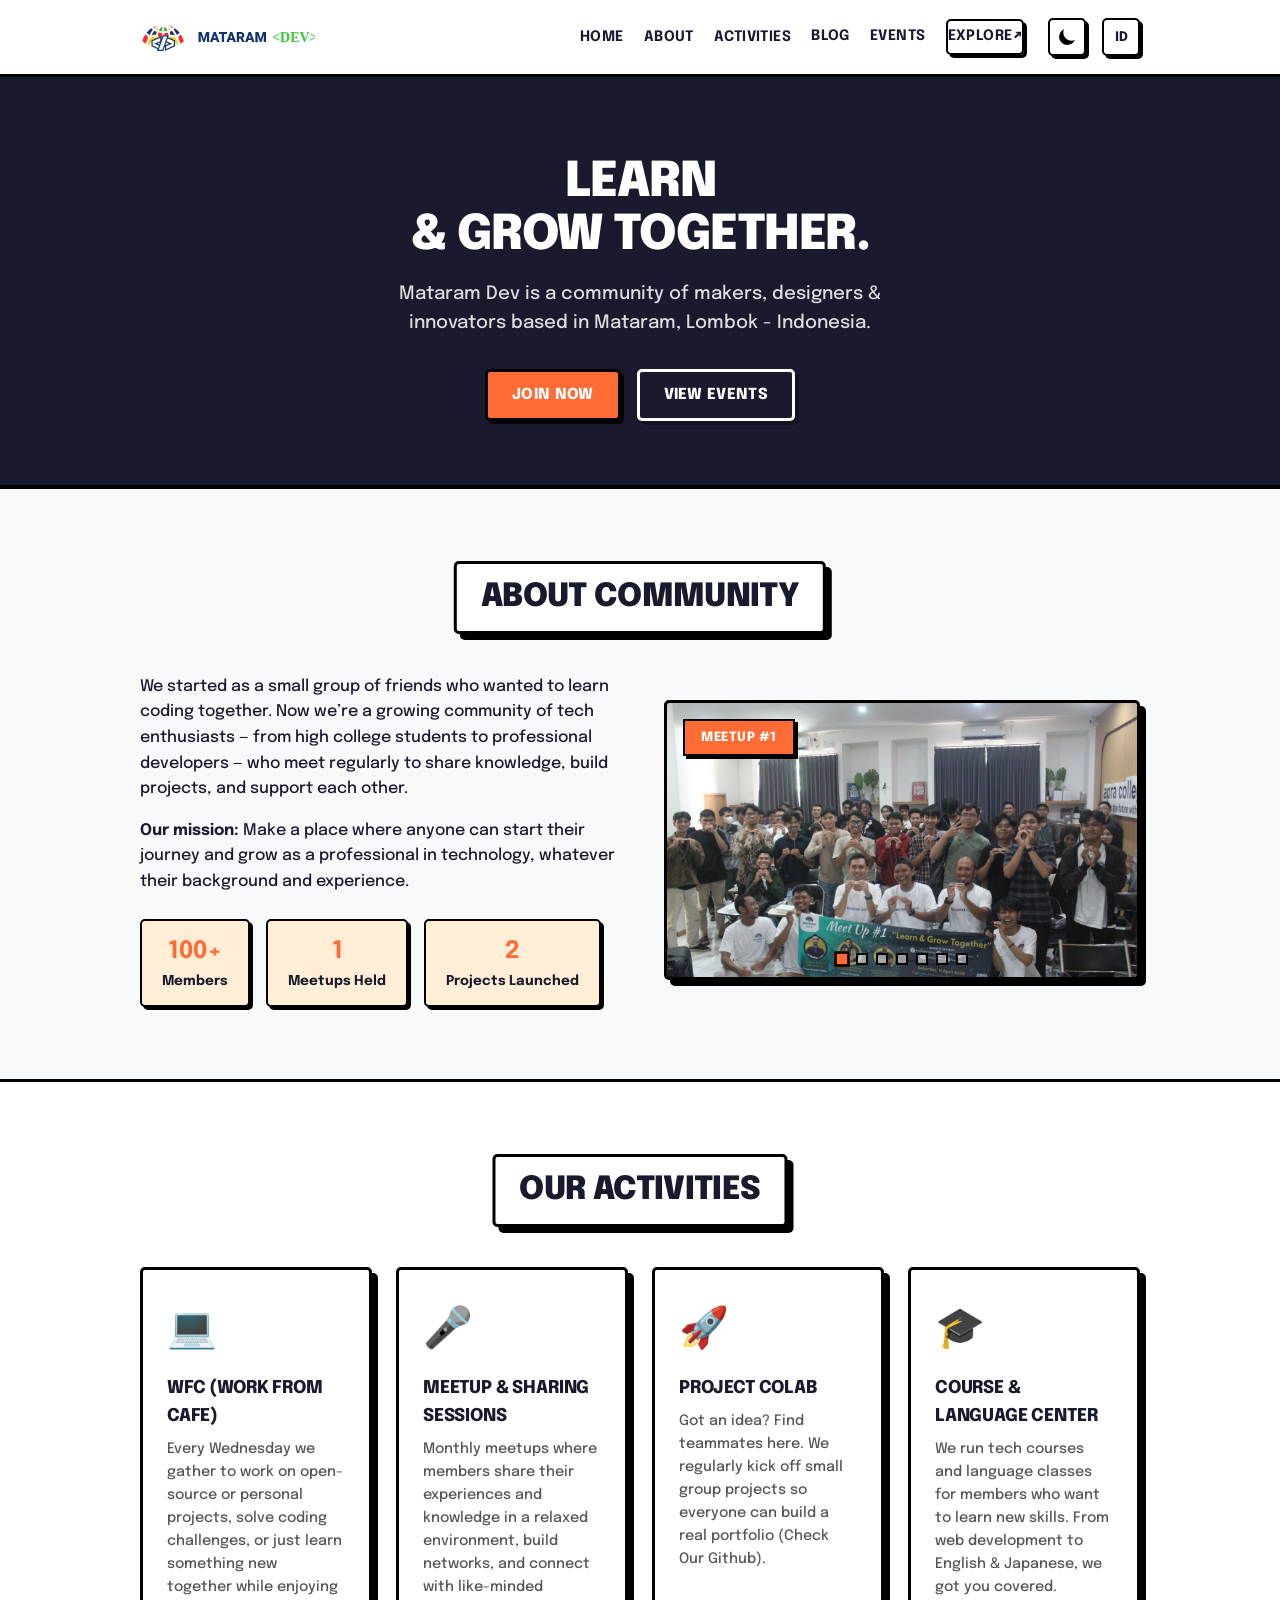
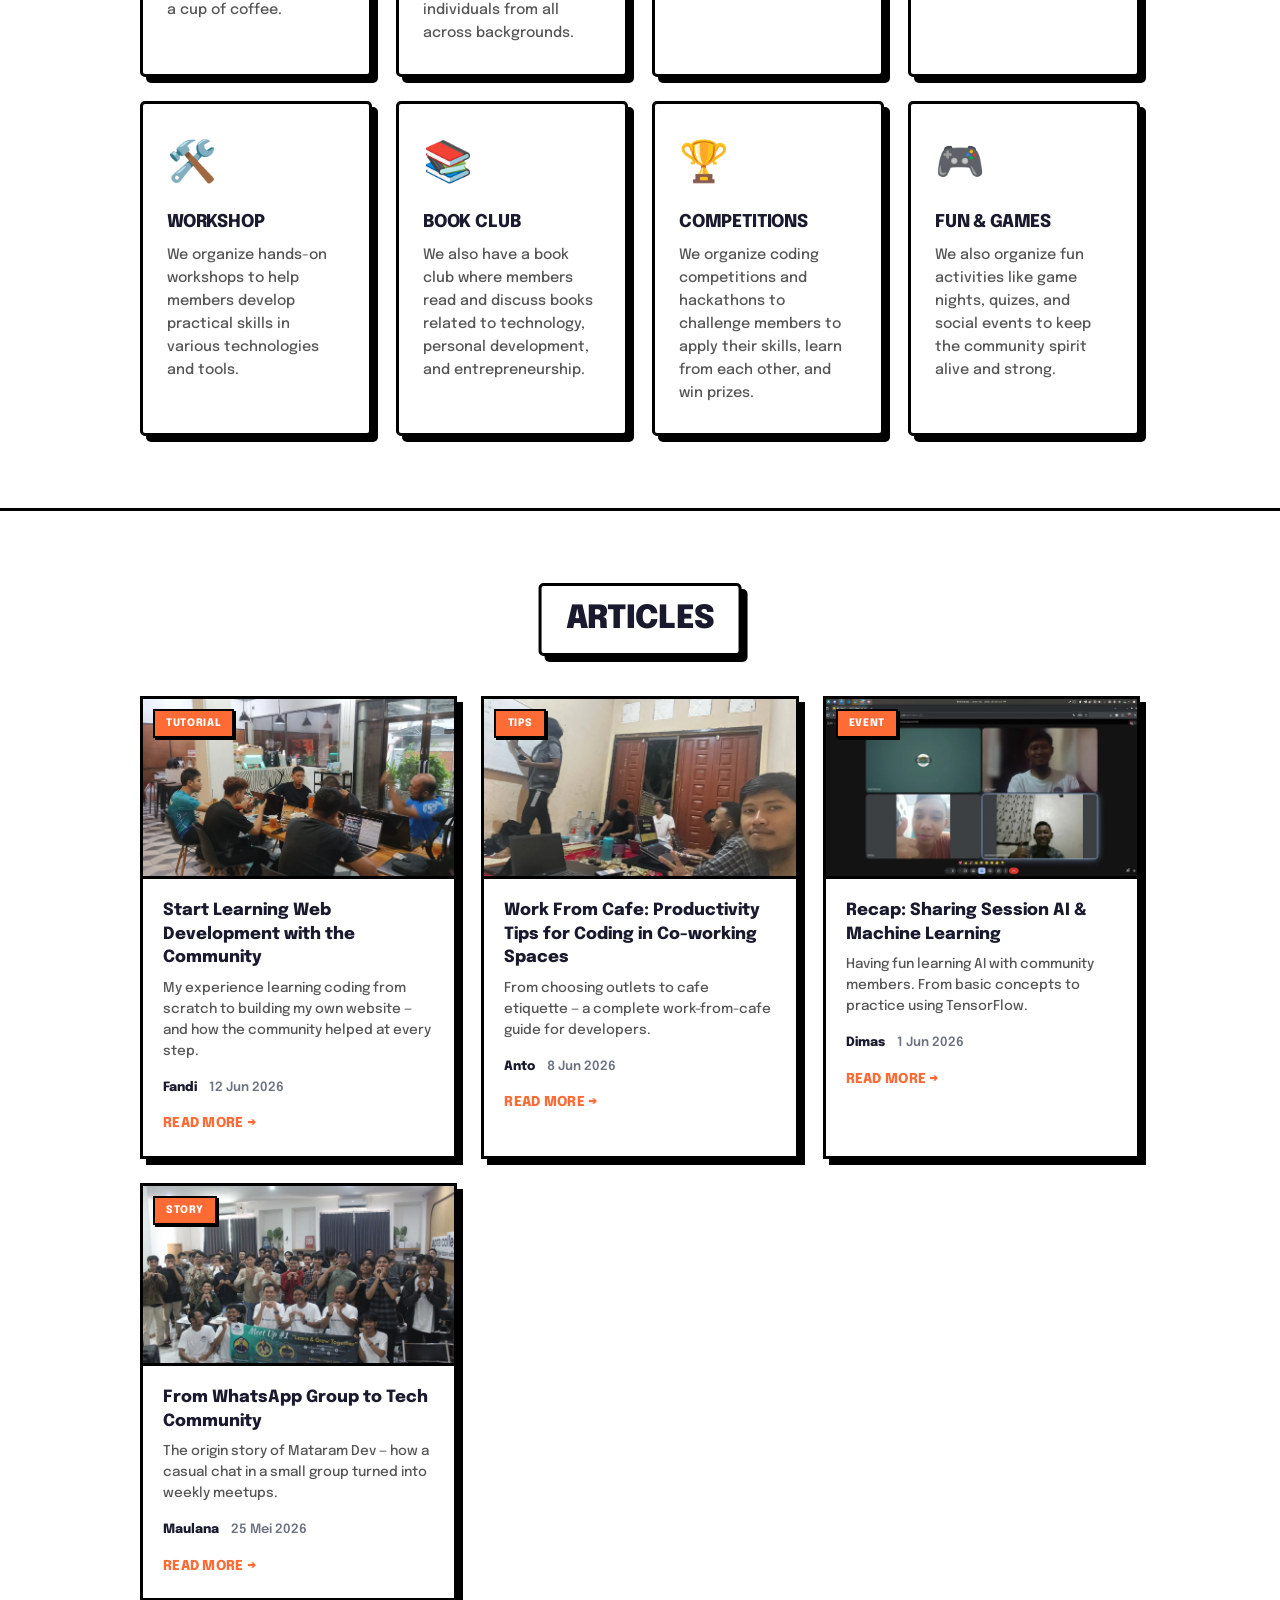
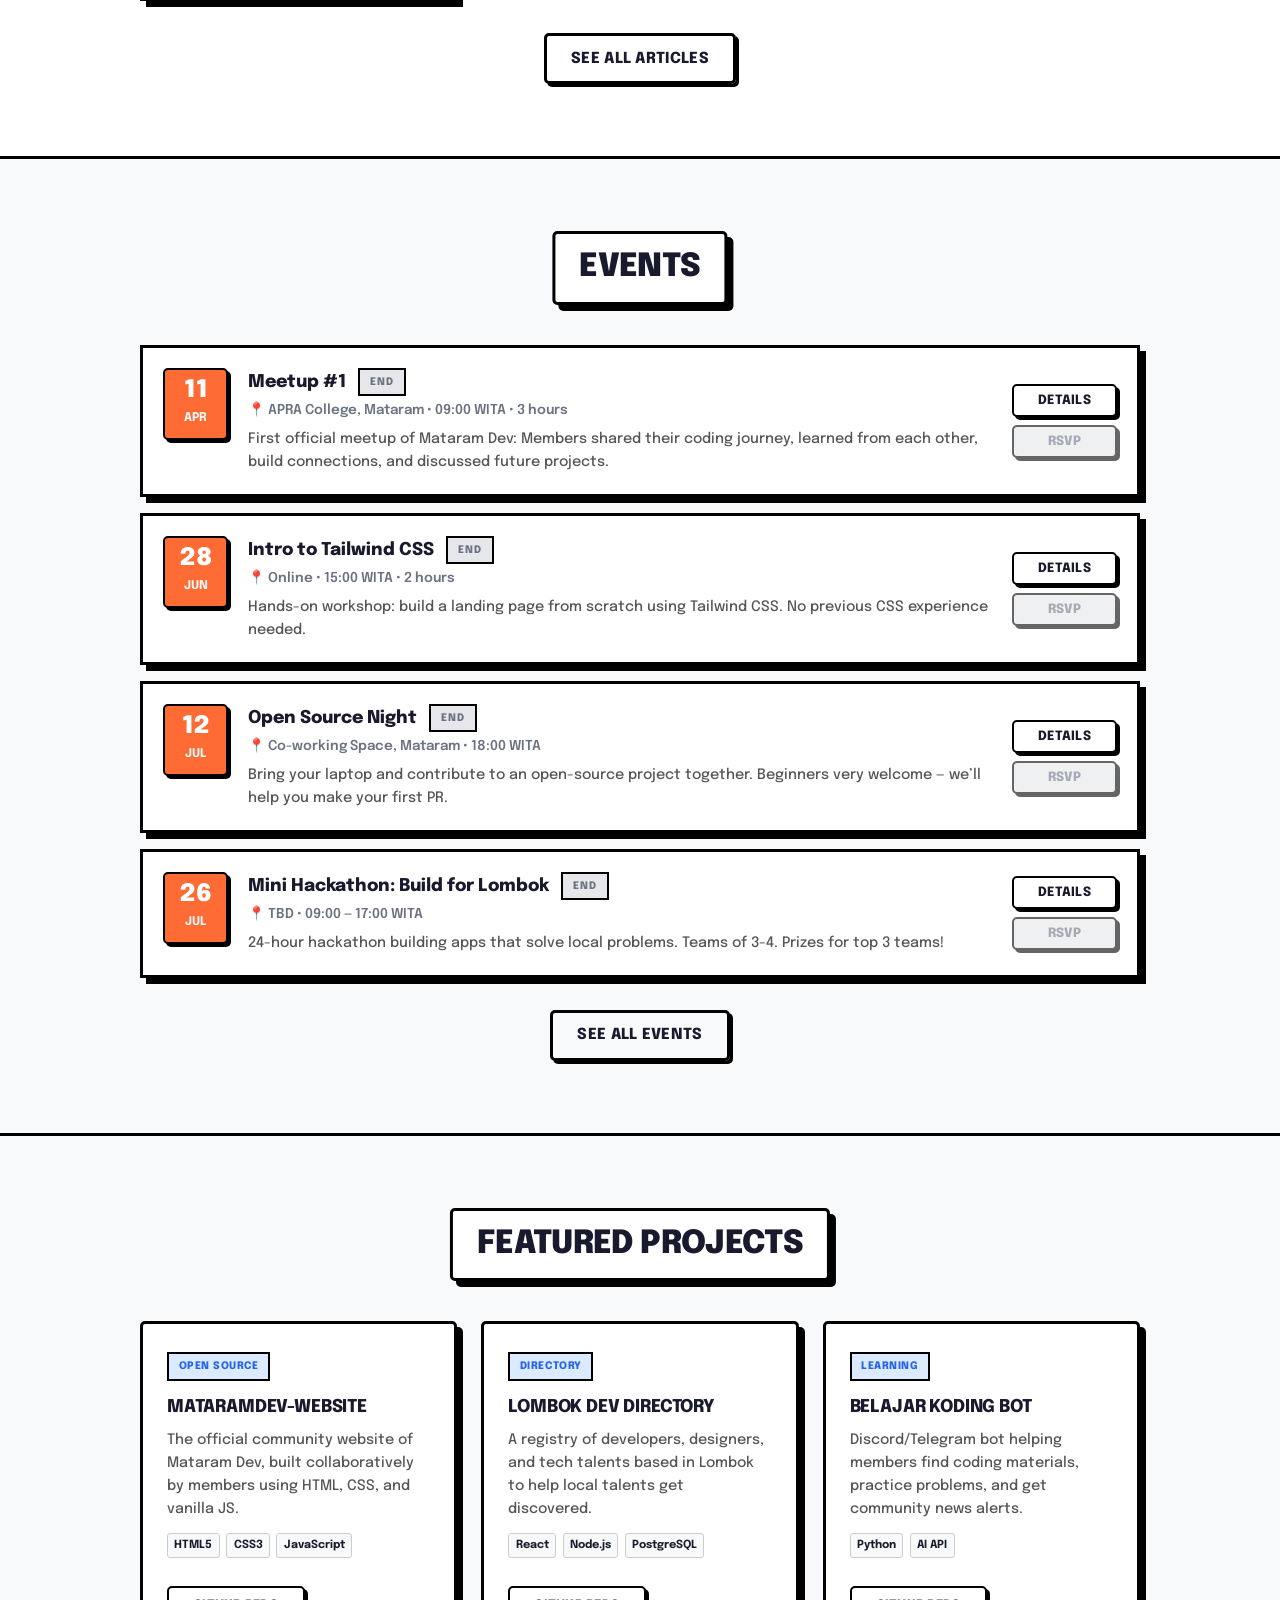
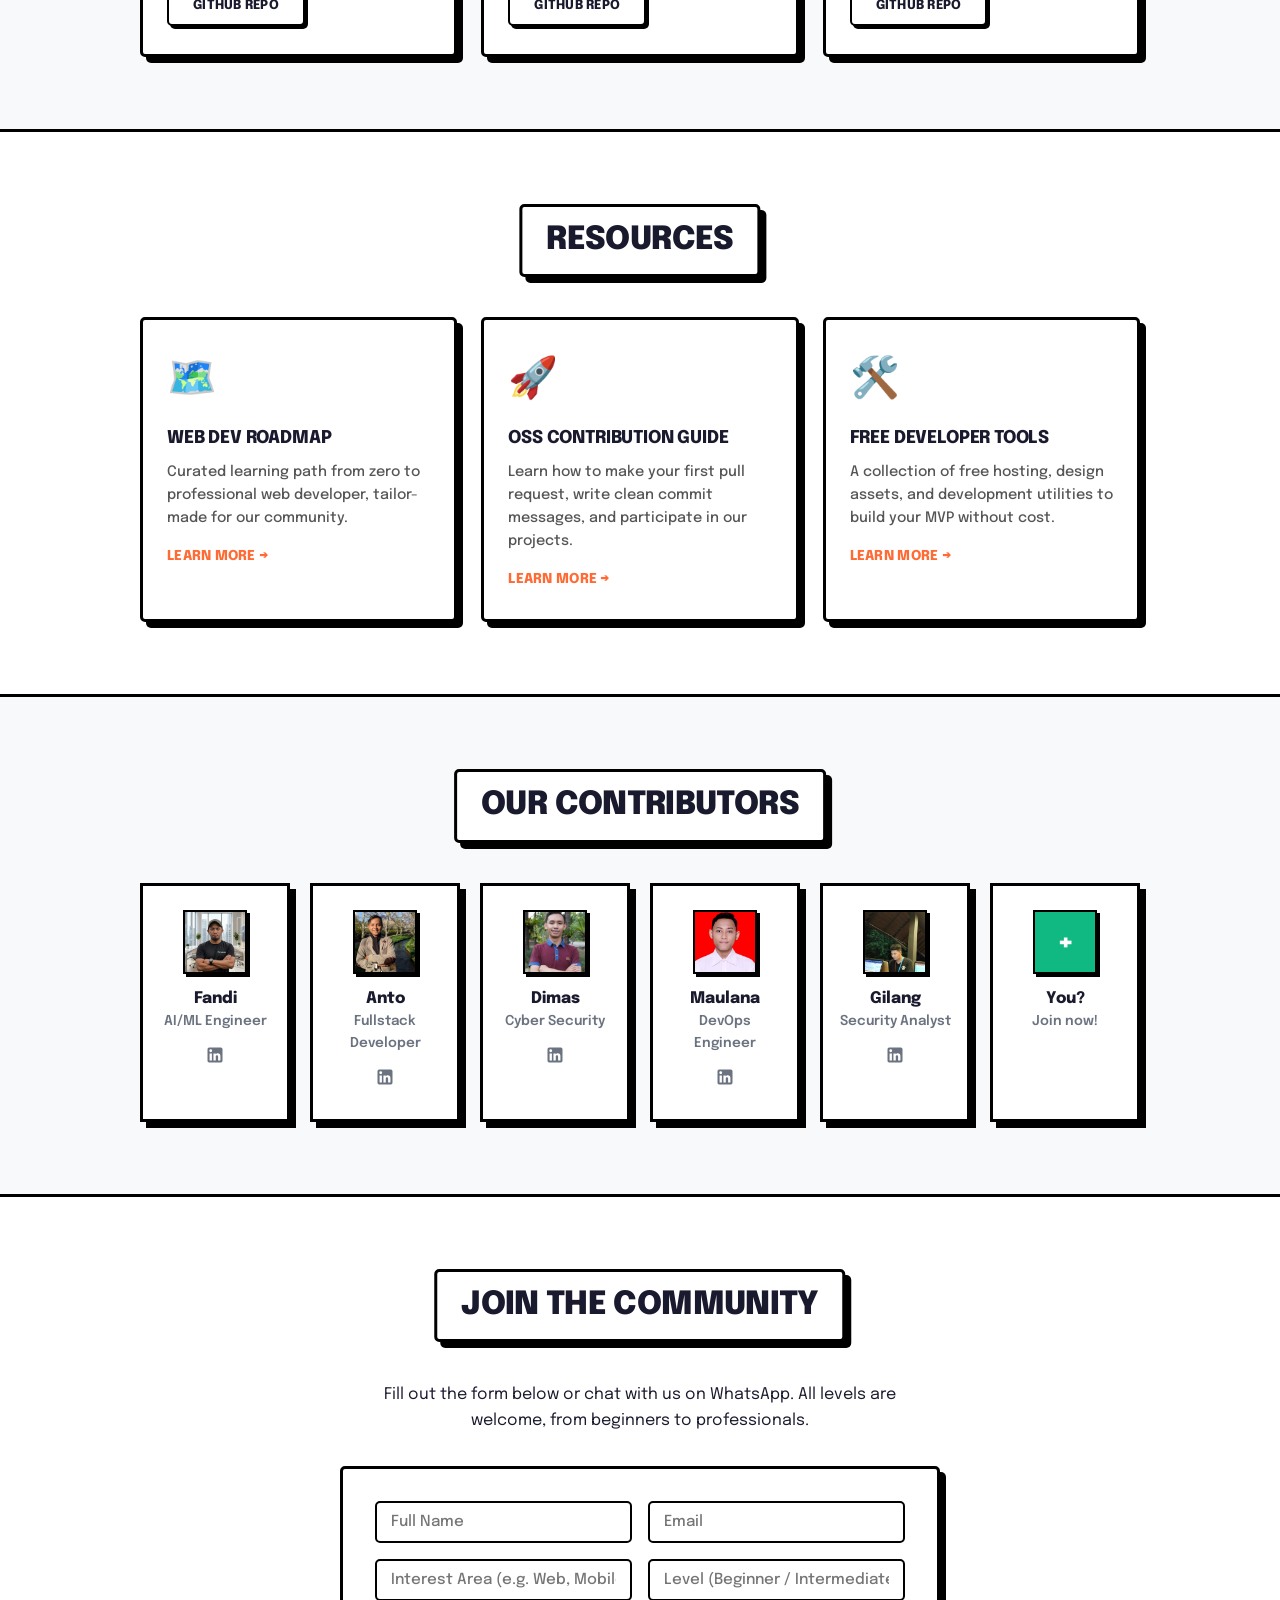
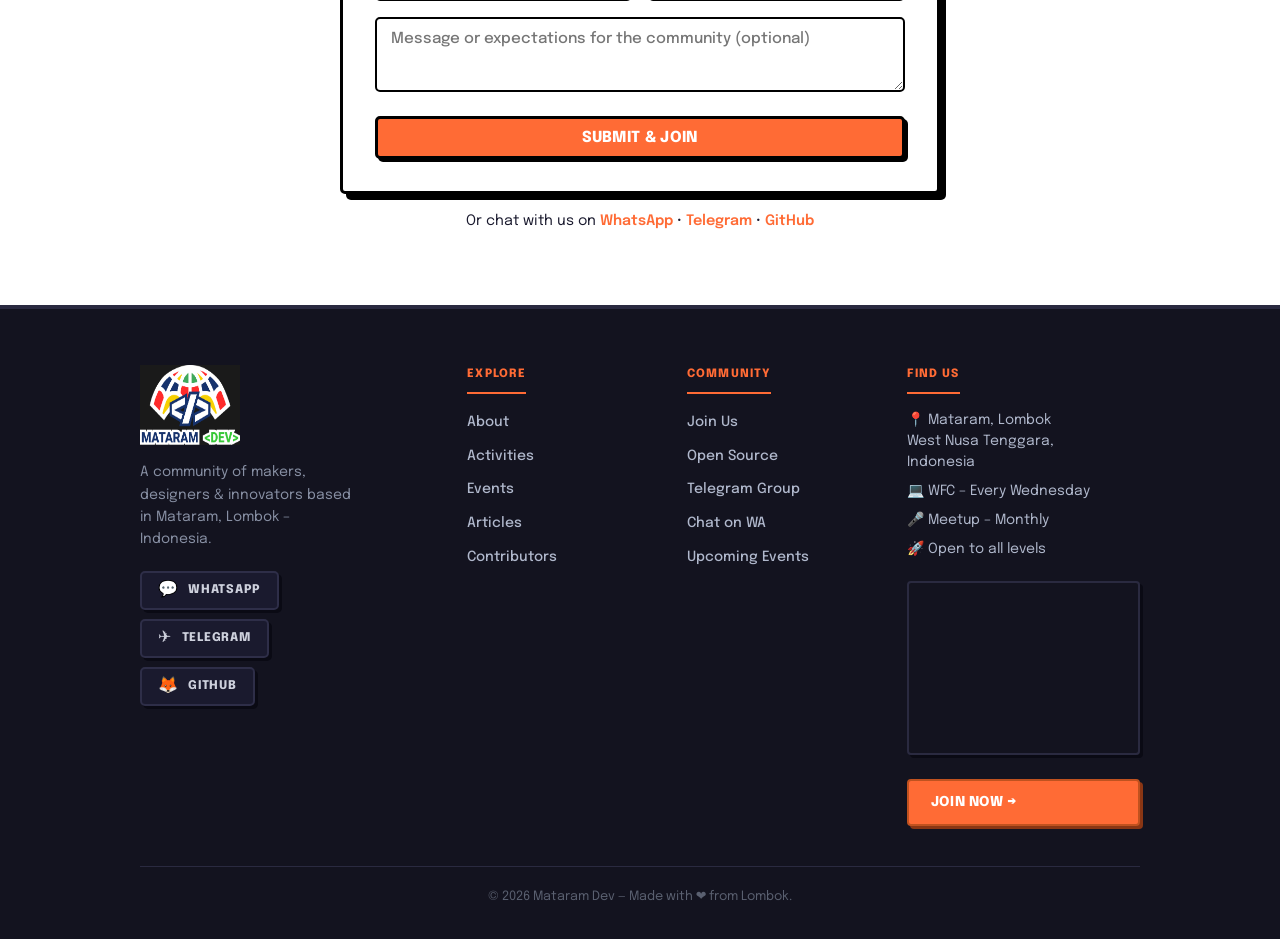
==== index.html @ 8138a5ef "initial commit" ====
<!doctype html>
<html lang="en">
  <head>
    <meta charset="UTF-8" />
    <meta name="viewport" content="width=device-width, initial-scale=1.0" />

    <!-- ====== PRIMARY META ====== -->
    <title>Mataram Dev</title>
    <meta
      name="description"
      content="Mataram Dev is a community of makers, designers & innovators based in Mataram, Lombok, Indonesia. Join weekly sessions, share knowledge, and build real projects together."
    />
    <meta
      name="keywords"
      content="Mataram Dev, komunitas developer, tech community Lombok, belajar coding, web development, Mataram, Indonesia"
    />
    <meta name="author" content="Mataram Dev" />
    <meta name="robots" content="index, follow" />
    <link rel="canonical" href="https://mataramdev.org/" />

    <!-- ====== FAVICON ====== -->
    <link rel="icon" type="image/svg+xml" href="./assets/images/logo.svg" />
    <link rel="shortcut icon" href="./assets/images/logo.svg" />
    <meta name="theme-color" content="#10B981" />

    <!-- ====== OPEN GRAPH (Facebook / LinkedIn / WhatsApp) ====== -->
    <meta property="og:type" content="website" />
    <meta property="og:url" content="https://mataramdev.org/" />
    <meta
      property="og:title"
      content="Mataram Dev — Tech Community in Mataram, Lombok"
    />
    <meta
      property="og:description"
      content="Mataram Dev is a growing community of tech enthusiasts — from students to professional developers — who meet regularly to share knowledge, build projects, and support each other."
    />
    <meta
      property="og:image"
      content="https://mataramdev.org/assets/images/fotobareng.webp"
    />
    <meta property="og:locale" content="id_ID" />
    <meta property="og:locale:alternate" content="en_US" />
    <meta property="og:site_name" content="Mataram Dev" />

    <!-- ====== TWITTER CARD ====== -->
    <meta name="twitter:card" content="summary_large_image" />
    <meta name="twitter:site" content="@mataramdev" />
    <meta
      name="twitter:title"
      content="Mataram Dev — Tech Community in Mataram, Lombok"
    />
    <meta
      name="twitter:description"
      content="A community of makers, designers & innovators based in Mataram, Lombok. Join us!"
    />
    <meta
      name="twitter:image"
      content="https://mataramdev.org/assets/images/fotobareng.webp"
    />

    <!-- ====== STYLES ====== -->
    <meta name="color-scheme" content="light dark" />
    <link rel="stylesheet" href="./assets/css/style.css" />
    <style>
      @import url("https://fonts.googleapis.com/css2?family=Epilogue:ital,wght@0,300..900;1,300..900&family=Heebo:wght@400;700;800&display=swap");
    </style>
  </head>

  <body>
    <!-- ====== HEADER / NAVIGATION ====== -->
    <header class="header">
      <div class="container header-inner">
        <div class="logo-container">
          <a href="#" class="logo" aria-label="Mataram Dev Logo">
            <img
              src="./assets/images/logo-header-dark.svg"
              alt="Mataram Dev Logo"
            />
          </a>
        </div>
        <nav class="nav" id="nav">
          <ul>
            <li><a href="#" data-i18n="nav-home">Home</a></li>
            <li><a href="#about" data-i18n="nav-about">About</a></li>
            <li>
              <a href="#activities" data-i18n="nav-activities">Activities</a>
            </li>
            <a href="#events" data-i18n="nav-blog">Blog</a>
            </li>
            </li>
            <a href="#events" data-i18n="nav-events">Events</a>
          </li>
            <li>
              <a href="./explore/" class="btn btn-small" #data-i18n="nav-join"
              >Explore↗</a
              >
            </li>
          </ul>
        </nav>
        <div class="header-controls">
          <button
                class="theme-toggle"
                id="themeToggle"
                aria-label="Toggle Theme"
              >
                <img src="./assets/images/dark-mode.svg" alt="Toggle Theme" />
              </button>
              <button
                class="lang-toggle"
                id="langToggle"
                aria-label="Toggle Language"
              >
                ID
              </button>
        </div>
        <button class="nav-toggle" id="navToggle" aria-label="Toggle menu">
          ☰
        </button>
      </div>
    </header>

    <!-- ====== HERO ====== -->
    <section class="hero">
      <div class="container hero-content">
        <h1 data-i18n="hero-title">Learn<br />& Grow Together.</h1>
        <p data-i18n="hero-desc">
          Mataram Dev is a community of makers, designers &amp; innovators based
          in Mataram, Lombok - Indonesia.
        </p>
        <div class="hero-actions">
          <a href="#join" class="btn btn-primary" data-i18n="hero-join"
            >Join Now</a
          >
          <a href="#events" class="btn btn-outline" data-i18n="hero-events"
            >View Events</a
          >
        </div>
      </div>
    </section>

    <!-- ====== ABOUT ====== -->
    <section id="about" class="section">
      <div class="container">
        <h2 class="section-title" data-i18n="about-title">About Community</h2>
        <div class="about-grid">
          <div class="about-text">
            <p data-i18n="about-p1">
              We started as a small group of friends who wanted to learn coding
              together. Now we’re a growing community of tech enthusiasts — from
              high college students to professional developers — who meet
              regularly to share knowledge, build projects, and support each
              other.
            </p>
            <p>
              <strong data-i18n="about-mission-label">Our mission:</strong
              ><span data-i18n="about-mission-text">
                Make a place where anyone can start their journey and grow as a
                professional in technology, whatever their background and
                experience.</span
              >
            </p>
            <ul class="about-stats">
              <li>
                <strong>100+</strong>
                <span data-i18n="about-members-stat">Members</span>
              </li>
              <li>
                <strong>1</strong>
                <span data-i18n="about-meetups-stat">Meetups Held</span>
              </li>
              <li>
                <strong>2</strong>
                <span data-i18n="about-projects-stat">Projects Launched</span>
              </li>
            </ul>
          </div>
          <div class="about-image">
            <div class="slider" id="aboutSlider">
              <div class="slides">
                <!-- Ganti background-image dengan src foto asli nanti -->
                <div class="slide active">
                  <span class="slide-label">Meetup #1</span>
                  <img src="./assets/images/fotobareng.webp" alt="Meetup #1" />
                </div>
                <div class="slide">
                  <span class="slide-label">Meetup #1</span>
                  <img
                    src="./assets/images/fotobareng-2.webp"
                    alt="Meetup #1"
                  />
                </div>
                <div class="slide">
                  <span class="slide-label">WFC 💻</span>
                  <img src="./assets/images/wfc3.webp" alt="WFC" />
                </div>
                <div class="slide">
                  <span class="slide-label">WFC 💻</span>
                  <img src="./assets/images/wfc4.webp" alt="WFC" />
                </div>
                <div class="slide">
                  <span class="slide-label">Sharing Session</span>
                  <img
                    src="./assets/images/sharing-session.webp"
                    alt="Sharing Session"
                  />
                </div>
                <div class="slide">
                  <span class="slide-label">Sharing Session </span>
                  <img src="./assets/images/wfc11.webp" alt="Sharing Session" />
                </div>
                <div class="slide">
                  <span class="slide-label">Language Center </span>
                  <img
                    src="./assets/images/japanese1.webp"
                    alt="Language Center"
                  />
                </div>
              </div>

              <!-- Tombol navigasi -->
              <button class="slider-btn slider-prev" aria-label="Previous">
                ‹
              </button>
              <button class="slider-btn slider-next" aria-label="Next">
                ›
              </button>

              <!-- Indikator dot -->
              <div class="slider-dots"></div>
            </div>
          </div>
        </div>
      </div>
    </section>

    <!-- ====== ACTIVITIES ====== -->
    <section id="activities" class="section section-alt">
      <div class="container">
        <h2 class="section-title" data-i18n="activities-title">
          Our Activities
        </h2>
        <div class="cards-grid">
          <div class="card">
            <div class="card-icon">💻</div>
            <h3 data-i18n="act-wfc-title">WFC (<em>Work From Cafe</em>)</h3>
            <p data-i18n="act-wfc-desc">
              Every Wednesday we gather to work on open-source or personal
              projects, solve coding challenges, or just learn something new
              together while enjoying a cup of coffee.
            </p>
          </div>
          <div class="card">
            <div class="card-icon">🎤</div>
            <h3 data-i18n="act-meetup-title">Meetup &amp; Sharing Sessions</h3>
            <p data-i18n="act-meetup-desc">
              Monthly meetups where members share their experiences and
              knowledge in a relaxed environment, build networks, and connect
              with like-minded individuals from all acrross backgrounds.
            </p>
          </div>
          <div class="card">
            <div class="card-icon">🚀</div>
            <h3 data-i18n="act-colab-title">Project Colab</h3>
            <p data-i18n="act-colab-desc">
              Got an idea? Find teammates here. We regularly kick off small
              group projects so everyone can build a real portofolio (Check Our
              Github).
            </p>
          </div>
          <div class="card">
            <div class="card-icon">🎓</div>
            <h3 #data-i18n="act-bootcamp-title">
              Course &amp; Language Center
            </h3>
            <p #data-i18n="act-bootcamp-desc">
              We run tech courses and language classes for members who want
              to learn new skills. From web development to English & Japanese,
              we got you covered.
            </p>
          </div>
          <div class="card">
            <div class="card-icon">🛠️</div>
            <h3 #data-i18n="act-fun-title">Workshop</h3>
            <p #data-i18n="act-fun-desc">
              We organize hands-on workshops to help members develop practical skills in various technologies and tools.
            </p>
          </div>
          <div class="card">
            <div class="card-icon">📚</div>
            <h3 #data-i18n="act-fun-title">Book Club</h3>
            <p #data-i18n="act-fun-desc">
              We also have a book club where members read and discuss books
              related to technology, personal development, and entrepreneurship.
            </p>
          </div>
          <div class="card">
            <div class="card-icon">🏆</div>
            <h3 #data-i18n="act-fun-title">Competitions</h3>
            <p #data-i18n="act-fun-desc">
              We organize coding competitions and hackathons to challenge
              members to apply their skills, learn from each other, and win
              prizes.
            </p>
          </div>
          <div class="card">
            <div class="card-icon">🎮</div>
            <h3 data-i18n="act-fun-title">Fun &amp; Games</h3>
            <p #data-i18n="act-fun-desc">
              We also organize fun activities like game nights, quizes, and
              social events to keep the community spirit alive and strong.
            </p>
          </div>
        </div>
      </div>
    </section>

    <!-- ====== BLOG ====== -->
    <section id="blog" class="section section-alt">
      <div class="container">
        <h2 class="section-title" data-i18n="blog-title">Articles</h2>

        <div class="blog-grid">
          <article class="blog-card">
            <div class="blog-thumb">
              <img src="./assets/images/wfc3.webp" alt="Belajar Bareng" />
              <span class="blog-tag" data-i18n="blog-tag-tutorial"
                >Tutorial</span
              >
            </div>
            <div class="blog-body">
              <h3 data-i18n="blog1-title">
                Mulai Belajar Web Development Bareng Komunitas
              </h3>
              <p class="blog-excerpt" data-i18n="blog1-desc">
                Pengalaman belajar coding dari nol sampai bisa bikin website
                sendiri — dan bagaimana komunitas membantu di setiap langkah.
              </p>
              <div class="blog-meta">
                <span class="blog-author">Fandi</span>
                <span class="blog-date">12 Jun 2026</span>
              </div>
              <a href="#" class="blog-readmore" data-i18n="blog-read-more"
                >Read More →</a
              >
            </div>
          </article>

          <article class="blog-card">
            <div class="blog-thumb">
              <img src="./assets/images/wfc11.webp" alt="WFC" />
              <span class="blog-tag" data-i18n="blog-tag-tips">Tips</span>
            </div>
            <div class="blog-body">
              <h3 data-i18n="blog2-title">
                Work From Cafe: Tips Produktif Coding di Co-working Space
              </h3>
              <p class="blog-excerpt" data-i18n="blog2-desc">
                Dari pemilihan colokan sampai aturan sopan santun — panduan
                lengkap work-from-cafe untuk developer.
              </p>
              <div class="blog-meta">
                <span class="blog-author">Anto</span>
                <span class="blog-date">8 Jun 2026</span>
              </div>
              <a href="#" class="blog-readmore" data-i18n="blog-read-more"
                >Read More →</a
              >
            </div>
          </article>

          <article class="blog-card">
            <div class="blog-thumb">
              <img
                src="./assets/images/sharing-session.webp"
                alt="Sharing Session"
              />
              <span class="blog-tag" data-i18n="blog-tag-event">Event</span>
            </div>
            <div class="blog-body">
              <h3 data-i18n="blog3-title">
                Recap: Sharing Session AI &amp; Machine Learning
              </h3>
              <p class="blog-excerpt" data-i18n="blog3-desc">
                Seru-seruan belajar AI bareng anggota komunitas. Dari konsep
                dasar sampai praktik pakai TensorFlow.
              </p>
              <div class="blog-meta">
                <span class="blog-author">Dimas</span>
                <span class="blog-date">1 Jun 2026</span>
              </div>
              <a href="#" class="blog-readmore" data-i18n="blog-read-more"
                >Read More →</a
              >
            </div>
          </article>

          <article class="blog-card">
            <div class="blog-thumb">
              <img src="./assets/images/fotobareng.webp" alt="Meetup" />
              <span class="blog-tag" data-i18n="blog-tag-story">Story</span>
            </div>
            <div class="blog-body">
              <h3 data-i18n="blog4-title">
                Dari WhatsApp Group ke Komunitas Teknologi
              </h3>
              <p class="blog-excerpt" data-i18n="blog4-desc">
                Cerita awal mula Mataram Dev — dari obrolan iseng di grup kecil
                jadi komunitas yang ngumpul tiap minggu.
              </p>
              <div class="blog-meta">
                <span class="blog-author">Maulana</span>
                <span class="blog-date">25 Mei 2026</span>
              </div>
              <a href="#" class="blog-readmore" data-i18n="blog-read-more"
                >Read More →</a
              >
            </div>
          </article>
        </div>

        <p class="text-center" style="margin-top: 2rem">
          <a href="#" class="btn btn-outline" data-i18n="blog-see-all"
            >See All Articles</a
          >
        </p>
      </div>
    </section>

    <!-- ====== EVENTS ====== -->
    <section id="events" class="section">
      <div class="container">
        <h2 class="section-title" data-i18n="events-title">Events</h2>

        <div class="event-list">
          <!-- Selesai -->
          <article class="event-item" data-date="2026-06-14">
            <div class="event-date">
              <span class="event-day">11</span>
              <span class="event-month">Apr</span>
            </div>
            <div class="event-info">
              <div class="event-info-header">
                <h3>Meetup #1</h3>
                <span class="event-label"></span>
              </div>
              <p class="event-meta" data-event-meta="meetup-1">
                📍 APRA College, Mataram • 09:00 WITA • 3 hours
              </p>
              <p class="event-desc" data-i18n="evt-meetup1-desc">
                First official meetup of Mataram Dev: Members shared their
                coding journey, learned from each other, build connections, and
                discussed future projects.
              </p>
            </div>
            <div class="event-actions">
              <button
                class="btn btn-small btn-secondary event-details-btn"
                data-event-id="meetup-1"
                data-i18n="btn-details"
              >
                Details
              </button>
              <button
                class="btn btn-small btn-primary event-rsvp-btn"
                data-event-id="meetup-1"
                data-i18n="btn-rsvp"
              >
                RSVP
              </button>
            </div>
          </article>

          <!-- Akan datang -->
          <article class="event-item" data-date="2026-06-28">
            <div class="event-date">
              <span class="event-day">28</span>
              <span class="event-month">Jun</span>
            </div>
            <div class="event-info">
              <div class="event-info-header">
                <h3>Intro to Tailwind CSS</h3>
                <span class="event-label"></span>
              </div>
              <p class="event-meta" data-event-meta="tailwind-workshop">
                📍 Online • 15:00 WITA • 2 hours
              </p>
              <p class="event-desc" data-i18n="evt-tailwind-desc">
                Hands-on workshop: build a landing page from scratch using
                Tailwind CSS. No previous CSS experience needed.
              </p>
            </div>
            <div class="event-actions">
              <button
                class="btn btn-small btn-secondary event-details-btn"
                data-event-id="tailwind-workshop"
                data-i18n="btn-details"
              >
                Details
              </button>
              <button
                class="btn btn-small btn-primary event-rsvp-btn"
                data-event-id="tailwind-workshop"
                data-i18n="btn-rsvp"
              >
                RSVP
              </button>
            </div>
          </article>

          <article class="event-item" data-date="2026-07-12">
            <div class="event-date">
              <span class="event-day">12</span>
              <span class="event-month">Jul</span>
            </div>
            <div class="event-info">
              <div class="event-info-header">
                <h3>Open Source Night</h3>
                <span class="event-label"></span>
              </div>
              <p class="event-meta" data-event-meta="opensource-night">
                📍 Co-working Space, Mataram • 18:00 WITA
              </p>
              <p class="event-desc" data-i18n="evt-opensource-desc">
                Bring your laptop and contribute to an open-source project
                together. Beginners very welcome — we’ll help you make your
                first PR.
              </p>
            </div>
            <div class="event-actions">
              <button
                class="btn btn-small btn-secondary event-details-btn"
                data-event-id="opensource-night"
                data-i18n="btn-details"
              >
                Details
              </button>
              <button
                class="btn btn-small btn-primary event-rsvp-btn"
                data-event-id="opensource-night"
                data-i18n="btn-rsvp"
              >
                RSVP
              </button>
            </div>
          </article>

          <article class="event-item" data-date="2026-07-26">
            <div class="event-date">
              <span class="event-day">26</span>
              <span class="event-month">Jul</span>
            </div>
            <div class="event-info">
              <div class="event-info-header">
                <h3>Mini Hackathon: Build for Lombok</h3>
                <span class="event-label"></span>
              </div>
              <p class="event-meta" data-event-meta="hackathon">
                📍 TBD • 09:00 — 17:00 WITA
              </p>
              <p class="event-desc" data-i18n="evt-hackathon-desc">
                24-hour hackathon building apps that solve local problems. Teams
                of 3-4. Prizes for top 3 teams!
              </p>
            </div>
            <div class="event-actions">
              <button
                class="btn btn-small btn-secondary event-details-btn"
                data-event-id="hackathon"
                data-i18n="btn-details"
              >
                Details
              </button>
              <button
                class="btn btn-small btn-primary event-rsvp-btn"
                data-event-id="hackathon"
                data-i18n="btn-rsvp"
              >
                RSVP
              </button>
            </div>
          </article>
        </div>

        <p class="text-center" style="margin-top: 2rem">
          <a href="#" class="btn btn-outline" data-i18n="events-see-all"
            >See All Events</a
          >
        </p>
      </div>
    </section>

    <!-- ====== PROJECTS ====== -->
    <section id="projects" class="section">
      <div class="container">
        <h2 class="section-title" data-i18n="projects-title">
          Featured Projects
        </h2>
        <div class="cards-grid">
          <div class="card project-card">
            <div class="project-tag">Open Source</div>
            <h3>mataramdev-website</h3>
            <p data-i18n="proj-website-desc">
              The official community website of Mataram Dev, built
              collaboratively by members using HTML, CSS, and vanilla JS.
            </p>
            <div class="project-tech">
              <span>HTML5</span>
              <span>CSS3</span>
              <span>JavaScript</span>
            </div>
            <a
              href="https://github.com/mataramdevcom/mataramdev-website"
              target="_blank"
              class="btn btn-small btn-secondary"
              style="margin-top: 1rem"
              >GitHub Repo</a
            >
          </div>
          <div class="card project-card">
            <div class="project-tag">Directory</div>
            <h3>Lombok Dev Directory</h3>
            <p data-i18n="proj-dir-desc">
              A registry of developers, designers, and tech talents based in
              Lombok to help local talents get discovered.
            </p>
            <div class="project-tech">
              <span>React</span>
              <span>Node.js</span>
              <span>PostgreSQL</span>
            </div>
            <a
              href="https://github.com/mataramdevcom/lombok-dev-directory"
              target="_blank"
              class="btn btn-small btn-secondary"
              style="margin-top: 1rem"
              >GitHub Repo</a
            >
          </div>
          <div class="card project-card">
            <div class="project-tag">Learning</div>
            <h3>Belajar Koding Bot</h3>
            <p data-i18n="proj-bot-desc">
              Discord/Telegram bot helping members find coding materials,
              practice problems, and get community news alerts.
            </p>
            <div class="project-tech">
              <span>Python</span>
              <span>AI API</span>
            </div>
            <a
              href="https://github.com/mataramdevcom/belajar-koding-bot"
              target="_blank"
              class="btn btn-small btn-secondary"
              style="margin-top: 1rem"
              >GitHub Repo</a
            >
          </div>
        </div>
      </div>
    </section>

    <!-- ====== RESOURCES ====== -->
    <section id="resources" class="section section-alt">
      <div class="container">
        <h2 class="section-title" data-i18n="resources-title">Resources</h2>
        <div class="cards-grid">
          <div class="card resource-card">
            <div class="card-icon">🗺️</div>
            <h3 data-i18n="res-roadmap-title">Web Dev Roadmap</h3>
            <p data-i18n="res-roadmap-desc">
              Curated learning path from zero to professional web developer,
              tailor-made for our community.
            </p>
            <a
              href="https://roadmap.sh"
              target="_blank"
              class="blog-readmore"
              data-i18n="res-learn-more"
              style="margin-top: 1rem; display: inline-block"
              >Learn More →</a
            >
          </div>
          <div class="card resource-card">
            <div class="card-icon">🚀</div>
            <h3 data-i18n="res-oss-title">OSS Contribution Guide</h3>
            <p data-i18n="res-oss-desc">
              Learn how to make your first pull request, write clean commit
              messages, and participate in our projects.
            </p>
            <a
              href="#"
              class="blog-readmore"
              data-i18n="res-learn-more"
              style="margin-top: 1rem; display: inline-block"
              >Learn More →</a
            >
          </div>
          <div class="card resource-card">
            <div class="card-icon">🛠️</div>
            <h3 data-i18n="res-tools-title">Free Developer Tools</h3>
            <p data-i18n="res-tools-desc">
              A collection of free hosting, design assets, and development
              utilities to build your MVP without cost.
            </p>
            <a
              href="#"
              class="blog-readmore"
              data-i18n="res-learn-more"
              style="margin-top: 1rem; display: inline-block"
              >Learn More →</a
            >
          </div>
        </div>
      </div>
    </section>

    <!-- ====== MEMBERS ====== -->
    <section id="members" class="section">
      <div class="container">
        <h2 class="section-title" data-i18n="members-title">
          Our Contributors
        </h2>
        <div class="members-grid">
          <div class="member-card">
            <div class="member-avatar">
              <img src="./assets/images/fandi.jpg" alt="Fandi" />
            </div>
            <h3>Fandi</h3>
            <p>AI/ML Engineer</p>
            <a
              href="https://linkedin.com/in/fandi"
              target="_blank"
              class="member-social-link"
              aria-label="Fandi's LinkedIn"
            >
              <svg viewBox="0 0 24 24">
                <path
                  fill="currentColor"
                  d="M19 3a2 2 0 0 1 2 2v14a2 2 0 0 1-2 2H5a2 2 0 0 1-2-2V5a2 2 0 0 1 2-2h14m-.5 15.5v-5.3a3.26 3.26 0 0 0-3.26-3.26c-.85 0-1.84.52-2.32 1.3v-1.11h-2.79v8.37h2.79v-4.93c0-.77.62-1.4 1.39-1.4a1.4 1.4 0 0 1 1.4 1.4v4.93h2.79M6.88 8.56a1.68 1.68 0 0 0 1.68-1.68c0-.93-.75-1.69-1.68-1.69a1.69 1.69 0 0 0-1.69 1.69c0 .93.76 1.68 1.69 1.68m1.39 9.94v-8.37H5.5v8.37h2.77Z"
                />
              </svg>
            </a>
          </div>
          <div class="member-card">
            <div class="member-avatar">
              <img src="./assets/images/anto.jpg" alt="Anto" />
            </div>
            <h3>Anto</h3>
            <p>Fullstack Developer</p>
            <a
              href="https://linkedin.com/in/anto"
              target="_blank"
              class="member-social-link"
              aria-label="Anto's LinkedIn"
            >
              <svg viewBox="0 0 24 24">
                <path
                  fill="currentColor"
                  d="M19 3a2 2 0 0 1 2 2v14a2 2 0 0 1-2 2H5a2 2 0 0 1-2-2V5a2 2 0 0 1 2-2h14m-.5 15.5v-5.3a3.26 3.26 0 0 0-3.26-3.26c-.85 0-1.84.52-2.32 1.3v-1.11h-2.79v8.37h2.79v-4.93c0-.77.62-1.4 1.39-1.4a1.4 1.4 0 0 1 1.4 1.4v4.93h2.79M6.88 8.56a1.68 1.68 0 0 0 1.68-1.68c0-.93-.75-1.69-1.68-1.69a1.69 1.69 0 0 0-1.69 1.69c0 .93.76 1.68 1.69 1.68m1.39 9.94v-8.37H5.5v8.37h2.77Z"
                />
              </svg>
            </a>
          </div>
          <div class="member-card">
            <div class="member-avatar">
              <img src="./assets/images/dimas.jpg" alt="Dimas" />
            </div>
            <h3>Dimas</h3>
            <p>Cyber Security</p>
            <a
              href="https://linkedin.com/in/dimas"
              target="_blank"
              class="member-social-link"
              aria-label="Dimas's LinkedIn"
            >
              <svg viewBox="0 0 24 24">
                <path
                  fill="currentColor"
                  d="M19 3a2 2 0 0 1 2 2v14a2 2 0 0 1-2 2H5a2 2 0 0 1-2-2V5a2 2 0 0 1 2-2h14m-.5 15.5v-5.3a3.26 3.26 0 0 0-3.26-3.26c-.85 0-1.84.52-2.32 1.3v-1.11h-2.79v8.37h2.79v-4.93c0-.77.62-1.4 1.39-1.4a1.4 1.4 0 0 1 1.4 1.4v4.93h2.79M6.88 8.56a1.68 1.68 0 0 0 1.68-1.68c0-.93-.75-1.69-1.68-1.69a1.69 1.69 0 0 0-1.69 1.69c0 .93.76 1.68 1.69 1.68m1.39 9.94v-8.37H5.5v8.37h2.77Z"
                />
              </svg>
            </a>
          </div>
          <div class="member-card">
            <div class="member-avatar">
              <img src="./assets/images/maulana.jpeg" alt="Maulana" />
            </div>
            <h3>Maulana</h3>
            <p>DevOps Engineer</p>
            <a
              href="https://linkedin.com/in/maulana"
              target="_blank"
              class="member-social-link"
              aria-label="Maulana's LinkedIn"
            >
              <svg viewBox="0 0 24 24">
                <path
                  fill="currentColor"
                  d="M19 3a2 2 0 0 1 2 2v14a2 2 0 0 1-2 2H5a2 2 0 0 1-2-2V5a2 2 0 0 1 2-2h14m-.5 15.5v-5.3a3.26 3.26 0 0 0-3.26-3.26c-.85 0-1.84.52-2.32 1.3v-1.11h-2.79v8.37h2.79v-4.93c0-.77.62-1.4 1.39-1.4a1.4 1.4 0 0 1 1.4 1.4v4.93h2.79M6.88 8.56a1.68 1.68 0 0 0 1.68-1.68c0-.93-.75-1.69-1.68-1.69a1.69 1.69 0 0 0-1.69 1.69c0 .93.76 1.68 1.69 1.68m1.39 9.94v-8.37H5.5v8.37h2.77Z"
                />
              </svg>
            </a>
          </div>
          <div class="member-card">
            <div class="member-avatar">
              <img src="./assets/images/gilang.jpeg" alt="Gilang" />
            </div>
            <h3>Gilang</h3>
            <p>Security Analyst</p>
            <a
              href="https://linkedin.com/in/gilang"
              target="_blank"
              class="member-social-link"
              aria-label="Gilang's LinkedIn"
            >
              <svg viewBox="0 0 24 24">
                <path
                  fill="currentColor"
                  d="M19 3a2 2 0 0 1 2 2v14a2 2 0 0 1-2 2H5a2 2 0 0 1-2-2V5a2 2 0 0 1 2-2h14m-.5 15.5v-5.3a3.26 3.26 0 0 0-3.26-3.26c-.85 0-1.84.52-2.32 1.3v-1.11h-2.79v8.37h2.79v-4.93c0-.77.62-1.4 1.39-1.4a1.4 1.4 0 0 1 1.4 1.4v4.93h2.79M6.88 8.56a1.68 1.68 0 0 0 1.68-1.68c0-.93-.75-1.69-1.68-1.69a1.69 1.69 0 0 0-1.69 1.69c0 .93.76 1.68 1.69 1.68m1.39 9.94v-8.37H5.5v8.37h2.77Z"
                />
              </svg>
            </a>
          </div>
          <div class="member-card">
            <div class="member-avatar">+</div>
            <h3 data-i18n="members-join">You?</h3>
            <p data-i18n="members-join-sub">Join now!</p>
          </div>
        </div>
      </div>
    </section>

    <!-- ====== JOIN ====== -->
    <section id="join" class="section section-alt">
      <div class="container join-section">
        <h2 class="section-title" data-i18n="join-title">Join the Community</h2>
        <p
          class="text-center"
          style="max-width: 560px; margin: 0 auto 2rem"
          data-i18n="join-desc"
        >
          Fill out the form below or chat with us on WhatsApp. All levels are
          welcome, from beginners to professionals.
        </p>
        <form class="join-form" id="joinForm">
          <div class="form-row">
            <input type="text" id="joinName" placeholder="Full Name" required />
            <input type="email" id="joinEmail" placeholder="Email" required />
          </div>
          <div class="form-row">
            <input
              type="text"
              id="joinInterest"
              placeholder="Interest Area (e.g. Web, Mobile, AI)"
            />
            <input
              type="text"
              id="joinLevel"
              placeholder="Level (Beginner / Intermediate / Advanced)"
            />
          </div>
          <textarea
            rows="3"
            id="joinMessage"
            placeholder="Message or expectations for the community (optional)"
          ></textarea>
          <button
            type="submit"
            class="btn btn-primary"
            style="width: 100%"
            data-i18n="join-btn"
          >
            Submit &nbsp;Join
          </button>
        </form>
        <p class="text-center" style="margin-top: 1rem; font-size: 0.9rem">
          <span data-i18n="join-or">Or chat with us on</span>
          <a href="https://wa.me/6287750765028" target="_blank">WhatsApp</a>
          •
          <a href="https://t.me/mataramdevcom" target="_blank">Telegram</a>
          •
          <a href="https://github.com/mataramdevcom" target="_blank">GitHub</a>
        </p>
      </div>
    </section>

    <!-- ====== FOOTER ====== -->
    <footer class="footer">
      <div class="container">
        <div class="footer-inner">
          <!-- Brand col -->
          <div class="footer-brand">
            <a href="#" class="footer-logo">
              <img src="./assets/images/logo-footer-dark.png" alt="Mataram Dev Logo" />
            </a>
            <p class="footer-tagline">
              A community of makers, designers &amp; innovators based in
              Mataram, Lombok &ndash; Indonesia.
            </p>
            <div class="footer-social-btns">
              <a
                href="https://wa.me/6287750765028"
                target="_blank"
                class="footer-social-btn"
                id="footer-wa"
              >
                <span class="btn-emoji">💬</span> WhatsApp
              </a>
              <a
                href="https://t.me/mataramdevcom"
                target="_blank"
                class="footer-social-btn"
                id="footer-tg"
              >
                <span class="btn-emoji">✈️</span> Telegram
              </a>
              <a
                href="https://github.com/mataramdevcom"
                target="_blank"
                class="footer-social-btn"
                id="footer-gh"
              >
                <span class="btn-emoji">🦊</span> GitHub
              </a>
            </div>
          </div>

          <!-- Explore col -->
          <div class="footer-nav-col">
            <span class="footer-nav-heading">Explore</span>
            <a href="#about">About</a>
            <a href="#activities">Activities</a>
            <a href="#events">Events</a>
            <a href="#blog">Articles</a>
            <a href="#members">Contributors</a>
          </div>

          <!-- Community col -->
          <div class="footer-nav-col">
            <span class="footer-nav-heading">Community</span>
            <a href="#join">Join Us</a>
            <a href="https://github.com/mataramdevcom" target="_blank"
              >Open Source</a
            >
            <a href="https://t.me/mataramdevcom" target="_blank"
              >Telegram Group</a
            >
            <a href="https://wa.me/6287750765028" target="_blank">Chat on WA</a>
            <a href="#events">Upcoming Events</a>
          </div>

          <!-- Find Us col -->
          <div class="footer-find-us">
            <span class="footer-nav-heading">Find Us</span>
            <p class="footer-find-item">
              📍 Mataram, Lombok<br />West Nusa Tenggara,<br />Indonesia
            </p>
            <p class="footer-find-item">💻 WFC &ndash; Every Wednesday</p>
            <p class="footer-find-item">🎤 Meetup &ndash; Monthly</p>
            <p class="footer-find-item">🚀 Open to all levels</p>
            <div class="footer-map">
              <iframe
                src="https://maps.google.com/maps?q=Mataram,+Nusa+Tenggara+Barat,+Indonesia&t=&z=14&ie=UTF8&iwloc=&output=embed"
                title="Mataram Dev location — Mataram, Lombok"
                loading="lazy"
                allowfullscreen
                referrerpolicy="no-referrer-when-downgrade"
              ></iframe>
            </div>
            <a href="#join" class="footer-join-btn" id="footer-join-now"
              >JOIN NOW &rarr;</a
            >
          </div>
        </div>

        <div class="footer-bottom">
          &copy; 2026 Mataram Dev &mdash; Made with ❤️ from Lombok.
        </div>
      </div>
    </footer>

    <!-- ====== BACK TO TOP ====== -->
    <button id="backToTop" class="back-to-top" aria-label="Back to top">
      ↑
    </button>

    <!-- ====== MODAL (EVENT DETAILS / RSVP) ====== -->
    <div id="eventModal" class="modal">
      <div class="modal-overlay" id="modalOverlay"></div>
      <div class="modal-content">
        <button class="modal-close" id="modalClose" aria-label="Close modal">
          &times;
        </button>
        <div id="modalBody">
          <!-- Dynamically populated -->
        </div>
      </div>
    </div>

    <script type="module" src="./assets/js/main.js"></script>
  </body>
</html>
---- assets/css/style.css ----
/* ====== style.css — MASTER ENTRY POINT ======
   Imports all component stylesheets in dependency order.
   To edit a specific part of the UI, open the file listed below.

   Load order matters:
     1. tokens   — CSS custom properties (theming vars)
     2. base     — Reset, body, logo, container, utility
     3. buttons  — All .btn variants
     4. header   — Header bar, nav, toggles
     5. sections — Hero, .section wrappers, .section-title
     6. about    — About grid, stats, image slider
     7. cards    — .card / .cards-grid
     8. events   — Event list, labels, actions
     9. blog     — Blog/article card grid
    10. members  — Contributors grid, projects
    11. join     — Join Us form
    12. footer   — 4-column dark footer
    13. modal    — Event detail/RSVP modal
    14. misc     — Back-to-top button
    15. explore  — Explore page tree visualisation
   ====================================================== */

@import url("tokens.css");
@import url("base.css");
@import url("buttons.css");
@import url("header.css");
@import url("sections.css");
@import url("about.css");
@import url("cards.css");
@import url("events.css");
@import url("blog.css");
@import url("members.css");
@import url("join.css");
@import url("footer.css");
@import url("modal.css");
@import url("misc.css");
@import url("explore.css");
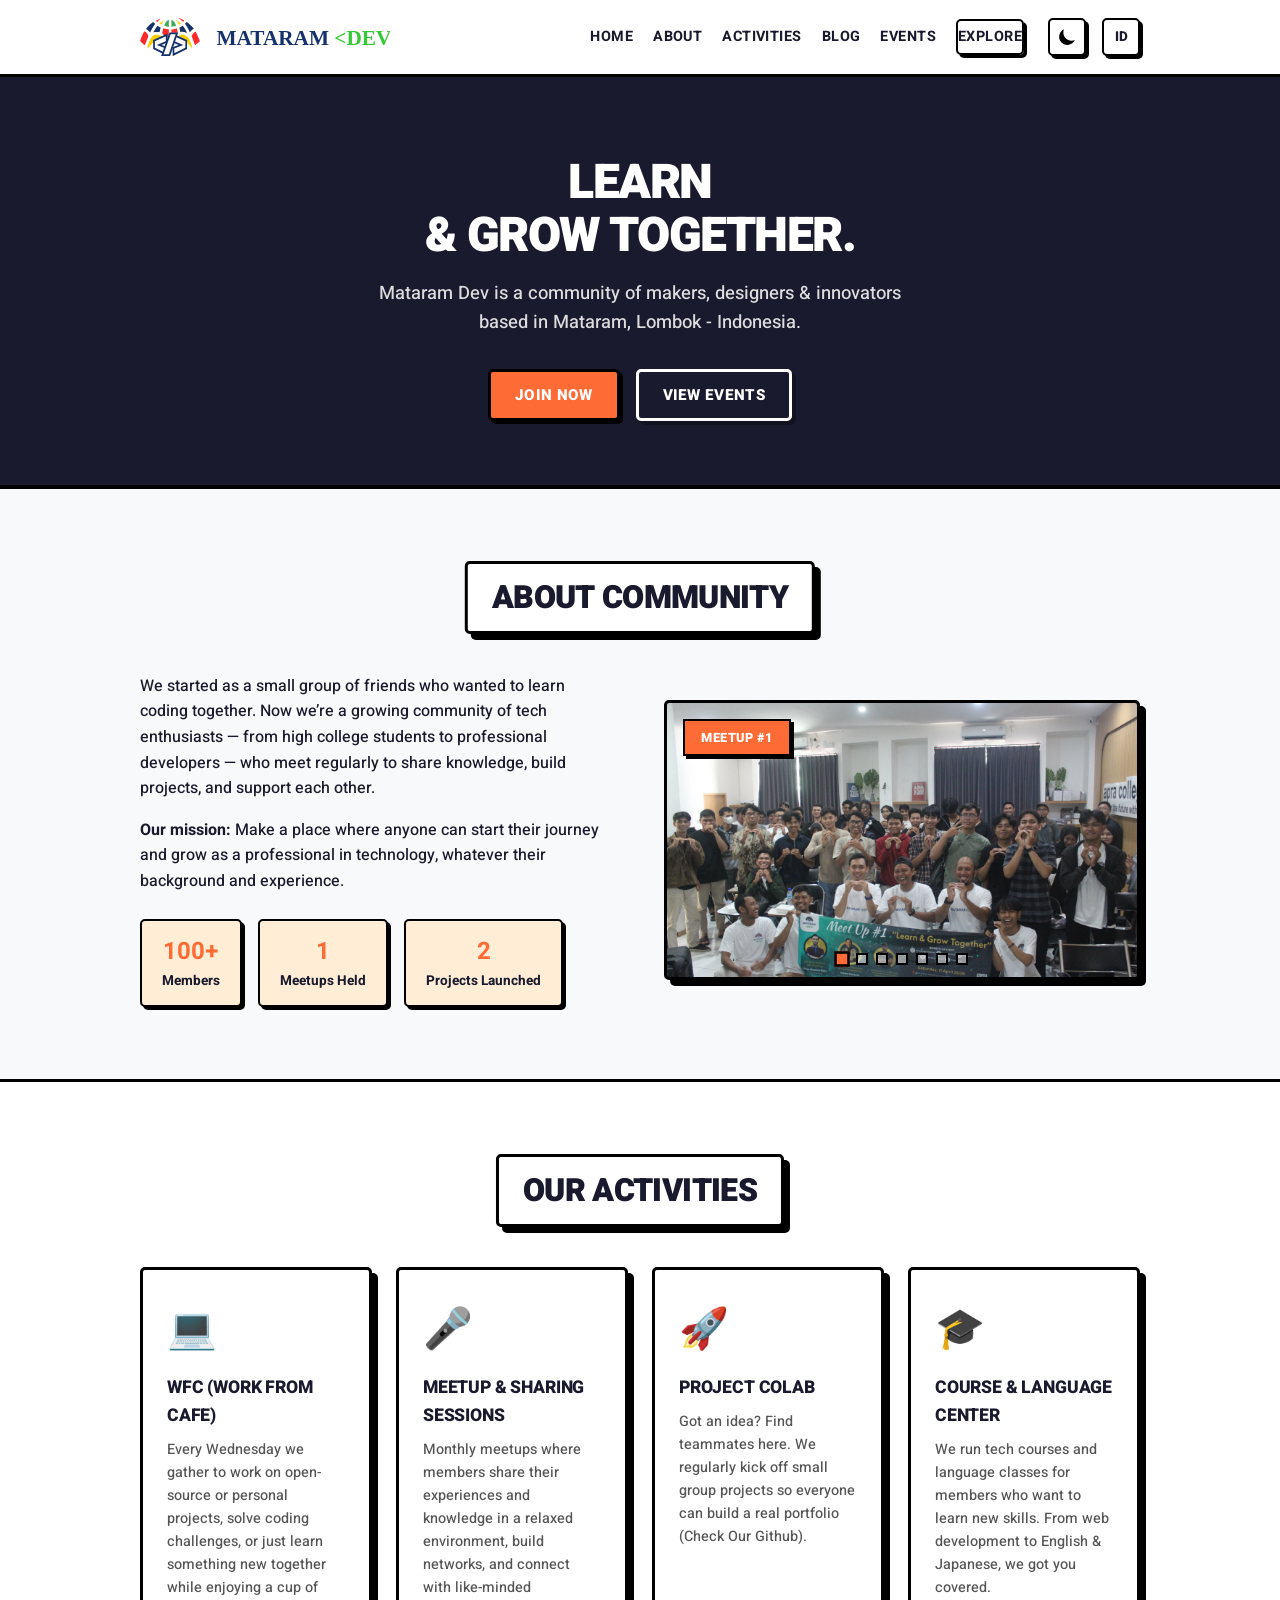
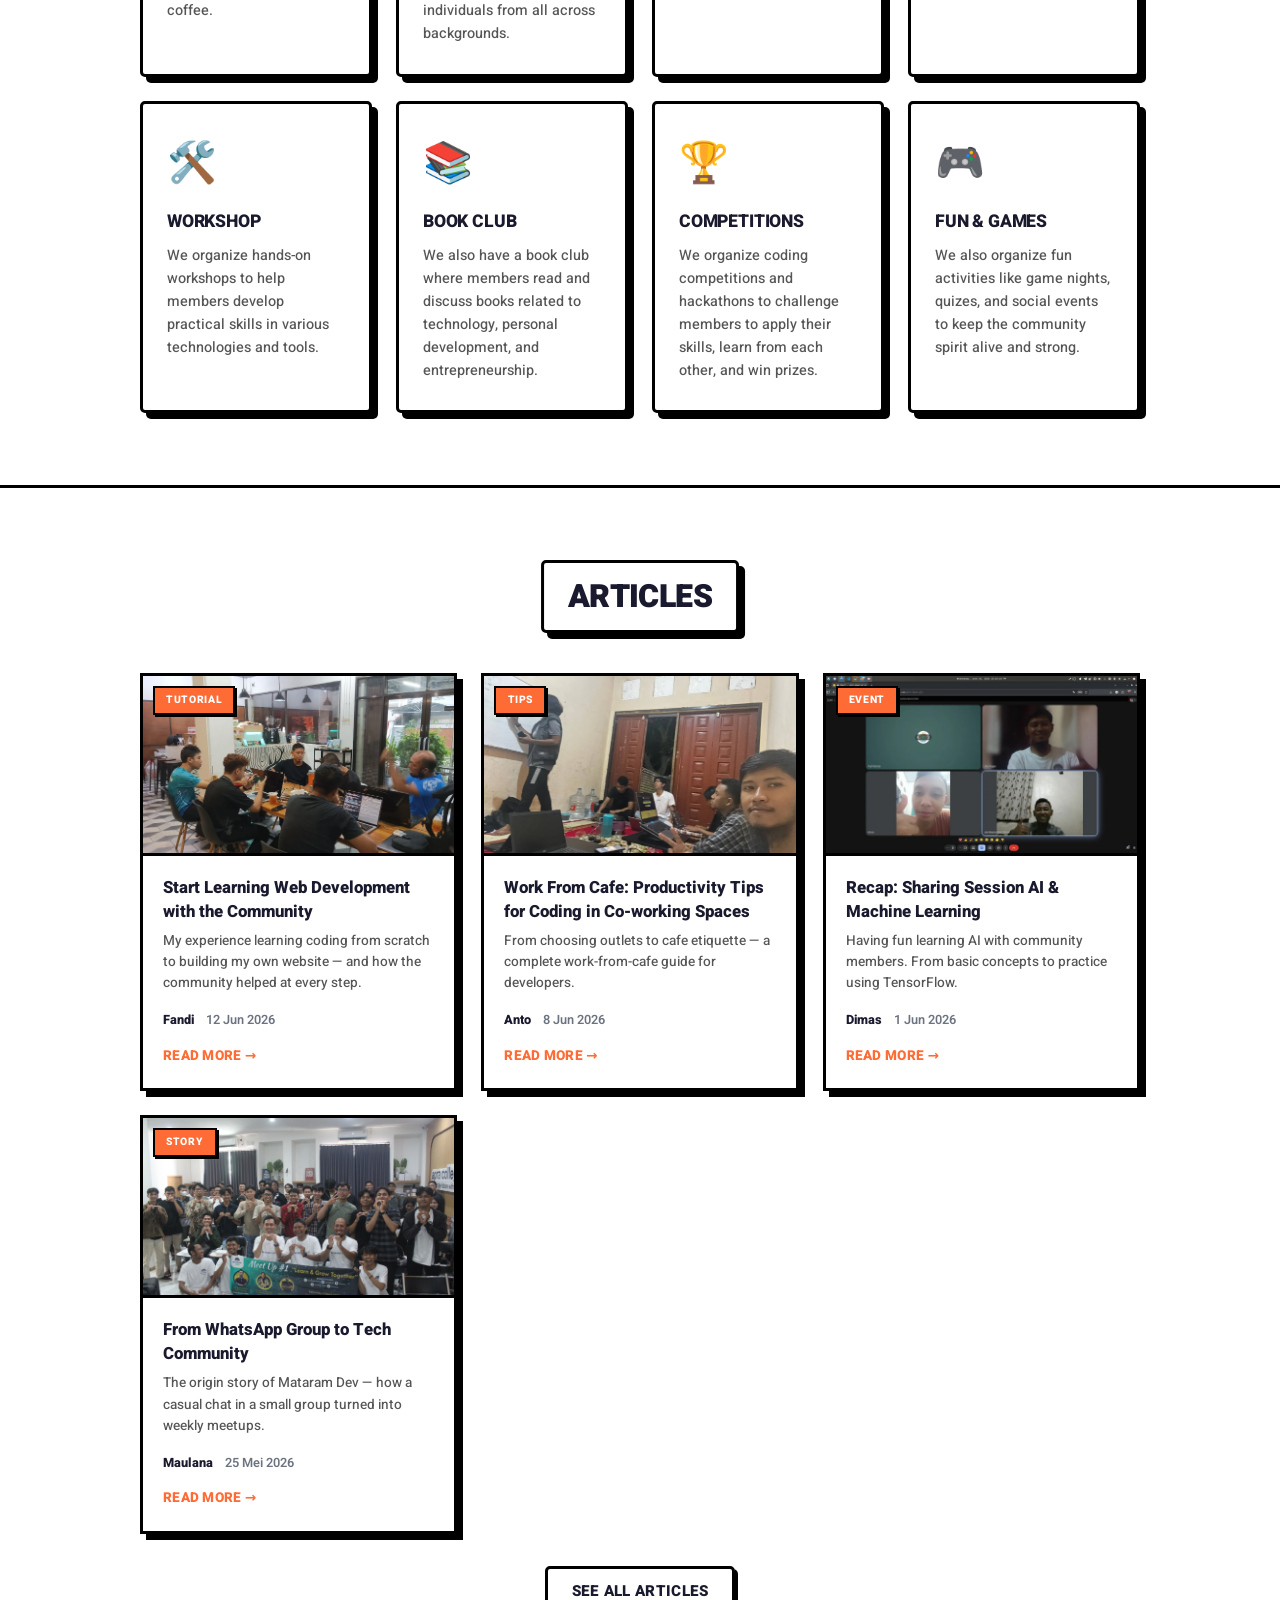
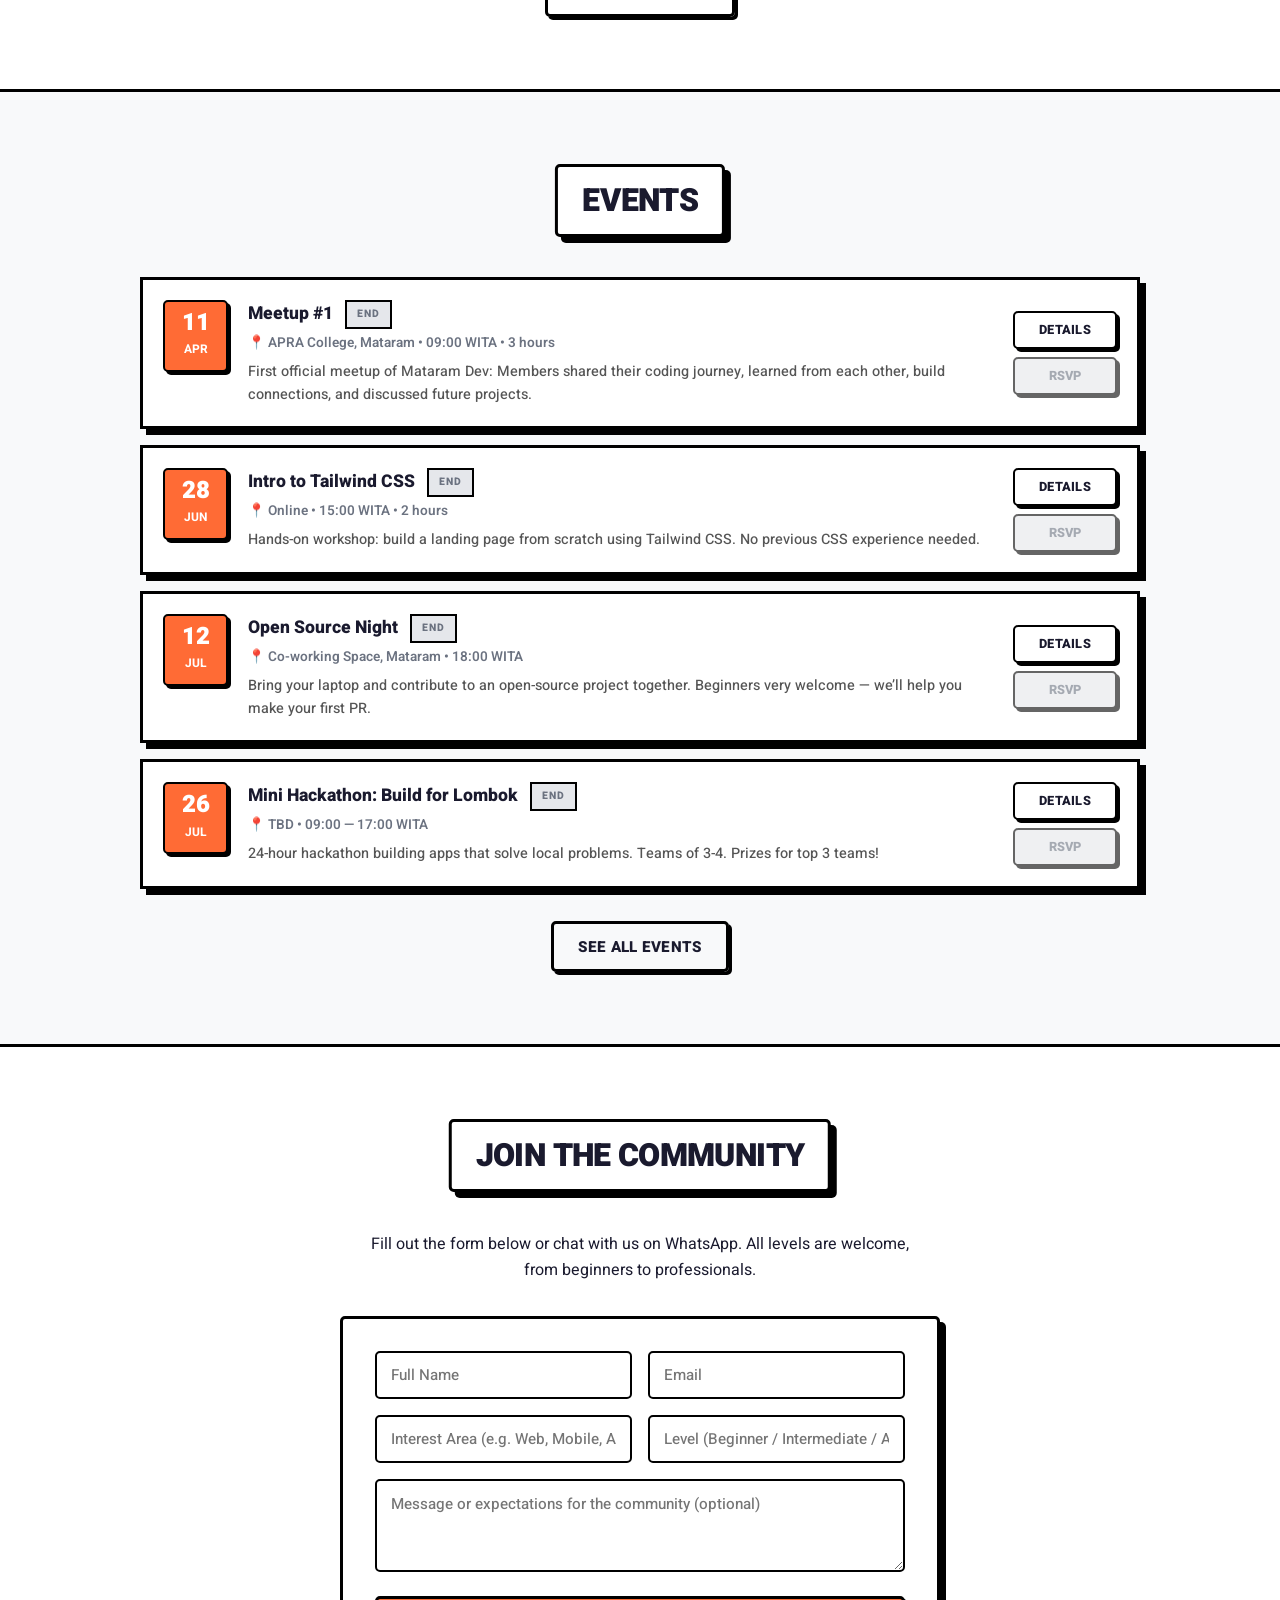
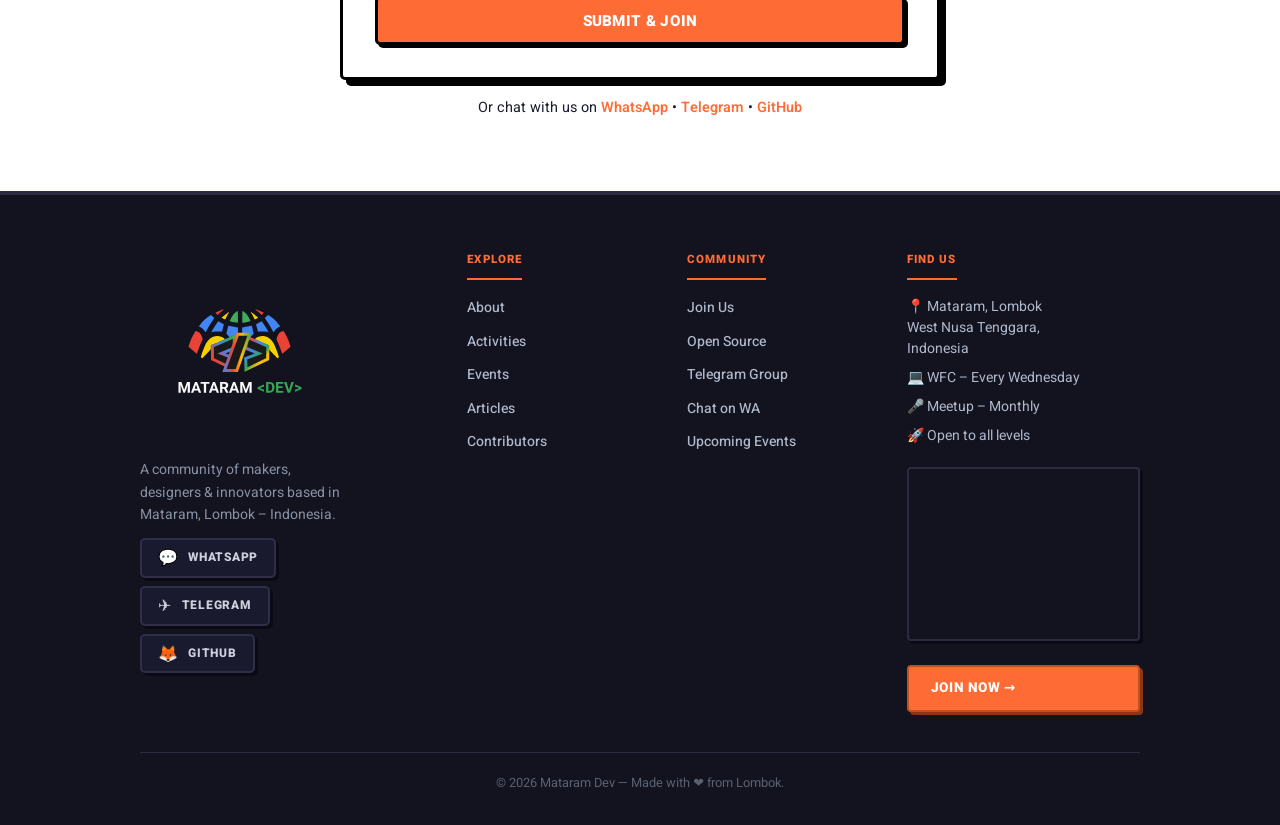
==== commit 8db9fd26: "change all font-family to heebo, fix homepage nav, and move content section related to explore page" ====
--- a/index.html
+++ b/index.html
@@ -62,7 +62,7 @@
     <meta name="color-scheme" content="light dark" />
     <link rel="stylesheet" href="./assets/css/style.css" />
     <style>
-      @import url("https://fonts.googleapis.com/css2?family=Epilogue:ital,wght@0,300..900;1,300..900&family=Heebo:wght@400;700;800&display=swap");
+      @import url("https://fonts.googleapis.com/css2?family=Heebo:wght@300..900&display=swap");
     </style>
   </head>
 
@@ -73,8 +73,8 @@
         <div class="logo-container">
           <a href="#" class="logo" aria-label="Mataram Dev Logo">
             <img
-              src="./assets/images/logo-header-dark.svg"
-              alt="Mataram Dev Logo"
+              src="./assets/images/logo-header.svg"
+               alt="Mataram Dev Logo"
             />
           </a>
         </div>
@@ -82,18 +82,11 @@
           <ul>
             <li><a href="#" data-i18n="nav-home">Home</a></li>
             <li><a href="#about" data-i18n="nav-about">About</a></li>
+            <li><a href="#activities" data-i18n="nav-activities">Activities</a></li>
+            <li><a href="#blog" data-i18n="nav-blog">Blog</a></li>
+            <li><a href="#events" data-i18n="nav-events">Events</a></li>
             <li>
-              <a href="#activities" data-i18n="nav-activities">Activities</a>
-            </li>
-            <a href="#events" data-i18n="nav-blog">Blog</a>
-            </li>
-            </li>
-            <a href="#events" data-i18n="nav-events">Events</a>
-          </li>
-            <li>
-              <a href="./explore/" class="btn btn-small" #data-i18n="nav-join"
-              >Explore↗</a
-              >
+              <a href="./explore/" class="btn btn-small" data-i18n="nav-join">Explore ↗</a>
             </li>
           </ul>
         </nav>
@@ -589,247 +582,6 @@
       </div>
     </section>
 
-    <!-- ====== PROJECTS ====== -->
-    <section id="projects" class="section">
-      <div class="container">
-        <h2 class="section-title" data-i18n="projects-title">
-          Featured Projects
-        </h2>
-        <div class="cards-grid">
-          <div class="card project-card">
-            <div class="project-tag">Open Source</div>
-            <h3>mataramdev-website</h3>
-            <p data-i18n="proj-website-desc">
-              The official community website of Mataram Dev, built
-              collaboratively by members using HTML, CSS, and vanilla JS.
-            </p>
-            <div class="project-tech">
-              <span>HTML5</span>
-              <span>CSS3</span>
-              <span>JavaScript</span>
-            </div>
-            <a
-              href="https://github.com/mataramdevcom/mataramdev-website"
-              target="_blank"
-              class="btn btn-small btn-secondary"
-              style="margin-top: 1rem"
-              >GitHub Repo</a
-            >
-          </div>
-          <div class="card project-card">
-            <div class="project-tag">Directory</div>
-            <h3>Lombok Dev Directory</h3>
-            <p data-i18n="proj-dir-desc">
-              A registry of developers, designers, and tech talents based in
-              Lombok to help local talents get discovered.
-            </p>
-            <div class="project-tech">
-              <span>React</span>
-              <span>Node.js</span>
-              <span>PostgreSQL</span>
-            </div>
-            <a
-              href="https://github.com/mataramdevcom/lombok-dev-directory"
-              target="_blank"
-              class="btn btn-small btn-secondary"
-              style="margin-top: 1rem"
-              >GitHub Repo</a
-            >
-          </div>
-          <div class="card project-card">
-            <div class="project-tag">Learning</div>
-            <h3>Belajar Koding Bot</h3>
-            <p data-i18n="proj-bot-desc">
-              Discord/Telegram bot helping members find coding materials,
-              practice problems, and get community news alerts.
-            </p>
-            <div class="project-tech">
-              <span>Python</span>
-              <span>AI API</span>
-            </div>
-            <a
-              href="https://github.com/mataramdevcom/belajar-koding-bot"
-              target="_blank"
-              class="btn btn-small btn-secondary"
-              style="margin-top: 1rem"
-              >GitHub Repo</a
-            >
-          </div>
-        </div>
-      </div>
-    </section>
-
-    <!-- ====== RESOURCES ====== -->
-    <section id="resources" class="section section-alt">
-      <div class="container">
-        <h2 class="section-title" data-i18n="resources-title">Resources</h2>
-        <div class="cards-grid">
-          <div class="card resource-card">
-            <div class="card-icon">🗺️</div>
-            <h3 data-i18n="res-roadmap-title">Web Dev Roadmap</h3>
-            <p data-i18n="res-roadmap-desc">
-              Curated learning path from zero to professional web developer,
-              tailor-made for our community.
-            </p>
-            <a
-              href="https://roadmap.sh"
-              target="_blank"
-              class="blog-readmore"
-              data-i18n="res-learn-more"
-              style="margin-top: 1rem; display: inline-block"
-              >Learn More →</a
-            >
-          </div>
-          <div class="card resource-card">
-            <div class="card-icon">🚀</div>
-            <h3 data-i18n="res-oss-title">OSS Contribution Guide</h3>
-            <p data-i18n="res-oss-desc">
-              Learn how to make your first pull request, write clean commit
-              messages, and participate in our projects.
-            </p>
-            <a
-              href="#"
-              class="blog-readmore"
-              data-i18n="res-learn-more"
-              style="margin-top: 1rem; display: inline-block"
-              >Learn More →</a
-            >
-          </div>
-          <div class="card resource-card">
-            <div class="card-icon">🛠️</div>
-            <h3 data-i18n="res-tools-title">Free Developer Tools</h3>
-            <p data-i18n="res-tools-desc">
-              A collection of free hosting, design assets, and development
-              utilities to build your MVP without cost.
-            </p>
-            <a
-              href="#"
-              class="blog-readmore"
-              data-i18n="res-learn-more"
-              style="margin-top: 1rem; display: inline-block"
-              >Learn More →</a
-            >
-          </div>
-        </div>
-      </div>
-    </section>
-
-    <!-- ====== MEMBERS ====== -->
-    <section id="members" class="section">
-      <div class="container">
-        <h2 class="section-title" data-i18n="members-title">
-          Our Contributors
-        </h2>
-        <div class="members-grid">
-          <div class="member-card">
-            <div class="member-avatar">
-              <img src="./assets/images/fandi.jpg" alt="Fandi" />
-            </div>
-            <h3>Fandi</h3>
-            <p>AI/ML Engineer</p>
-            <a
-              href="https://linkedin.com/in/fandi"
-              target="_blank"
-              class="member-social-link"
-              aria-label="Fandi's LinkedIn"
-            >
-              <svg viewBox="0 0 24 24">
-                <path
-                  fill="currentColor"
-                  d="M19 3a2 2 0 0 1 2 2v14a2 2 0 0 1-2 2H5a2 2 0 0 1-2-2V5a2 2 0 0 1 2-2h14m-.5 15.5v-5.3a3.26 3.26 0 0 0-3.26-3.26c-.85 0-1.84.52-2.32 1.3v-1.11h-2.79v8.37h2.79v-4.93c0-.77.62-1.4 1.39-1.4a1.4 1.4 0 0 1 1.4 1.4v4.93h2.79M6.88 8.56a1.68 1.68 0 0 0 1.68-1.68c0-.93-.75-1.69-1.68-1.69a1.69 1.69 0 0 0-1.69 1.69c0 .93.76 1.68 1.69 1.68m1.39 9.94v-8.37H5.5v8.37h2.77Z"
-                />
-              </svg>
-            </a>
-          </div>
-          <div class="member-card">
-            <div class="member-avatar">
-              <img src="./assets/images/anto.jpg" alt="Anto" />
-            </div>
-            <h3>Anto</h3>
-            <p>Fullstack Developer</p>
-            <a
-              href="https://linkedin.com/in/anto"
-              target="_blank"
-              class="member-social-link"
-              aria-label="Anto's LinkedIn"
-            >
-              <svg viewBox="0 0 24 24">
-                <path
-                  fill="currentColor"
-                  d="M19 3a2 2 0 0 1 2 2v14a2 2 0 0 1-2 2H5a2 2 0 0 1-2-2V5a2 2 0 0 1 2-2h14m-.5 15.5v-5.3a3.26 3.26 0 0 0-3.26-3.26c-.85 0-1.84.52-2.32 1.3v-1.11h-2.79v8.37h2.79v-4.93c0-.77.62-1.4 1.39-1.4a1.4 1.4 0 0 1 1.4 1.4v4.93h2.79M6.88 8.56a1.68 1.68 0 0 0 1.68-1.68c0-.93-.75-1.69-1.68-1.69a1.69 1.69 0 0 0-1.69 1.69c0 .93.76 1.68 1.69 1.68m1.39 9.94v-8.37H5.5v8.37h2.77Z"
-                />
-              </svg>
-            </a>
-          </div>
-          <div class="member-card">
-            <div class="member-avatar">
-              <img src="./assets/images/dimas.jpg" alt="Dimas" />
-            </div>
-            <h3>Dimas</h3>
-            <p>Cyber Security</p>
-            <a
-              href="https://linkedin.com/in/dimas"
-              target="_blank"
-              class="member-social-link"
-              aria-label="Dimas's LinkedIn"
-            >
-              <svg viewBox="0 0 24 24">
-                <path
-                  fill="currentColor"
-                  d="M19 3a2 2 0 0 1 2 2v14a2 2 0 0 1-2 2H5a2 2 0 0 1-2-2V5a2 2 0 0 1 2-2h14m-.5 15.5v-5.3a3.26 3.26 0 0 0-3.26-3.26c-.85 0-1.84.52-2.32 1.3v-1.11h-2.79v8.37h2.79v-4.93c0-.77.62-1.4 1.39-1.4a1.4 1.4 0 0 1 1.4 1.4v4.93h2.79M6.88 8.56a1.68 1.68 0 0 0 1.68-1.68c0-.93-.75-1.69-1.68-1.69a1.69 1.69 0 0 0-1.69 1.69c0 .93.76 1.68 1.69 1.68m1.39 9.94v-8.37H5.5v8.37h2.77Z"
-                />
-              </svg>
-            </a>
-          </div>
-          <div class="member-card">
-            <div class="member-avatar">
-              <img src="./assets/images/maulana.jpeg" alt="Maulana" />
-            </div>
-            <h3>Maulana</h3>
-            <p>DevOps Engineer</p>
-            <a
-              href="https://linkedin.com/in/maulana"
-              target="_blank"
-              class="member-social-link"
-              aria-label="Maulana's LinkedIn"
-            >
-              <svg viewBox="0 0 24 24">
-                <path
-                  fill="currentColor"
-                  d="M19 3a2 2 0 0 1 2 2v14a2 2 0 0 1-2 2H5a2 2 0 0 1-2-2V5a2 2 0 0 1 2-2h14m-.5 15.5v-5.3a3.26 3.26 0 0 0-3.26-3.26c-.85 0-1.84.52-2.32 1.3v-1.11h-2.79v8.37h2.79v-4.93c0-.77.62-1.4 1.39-1.4a1.4 1.4 0 0 1 1.4 1.4v4.93h2.79M6.88 8.56a1.68 1.68 0 0 0 1.68-1.68c0-.93-.75-1.69-1.68-1.69a1.69 1.69 0 0 0-1.69 1.69c0 .93.76 1.68 1.69 1.68m1.39 9.94v-8.37H5.5v8.37h2.77Z"
-                />
-              </svg>
-            </a>
-          </div>
-          <div class="member-card">
-            <div class="member-avatar">
-              <img src="./assets/images/gilang.jpeg" alt="Gilang" />
-            </div>
-            <h3>Gilang</h3>
-            <p>Security Analyst</p>
-            <a
-              href="https://linkedin.com/in/gilang"
-              target="_blank"
-              class="member-social-link"
-              aria-label="Gilang's LinkedIn"
-            >
-              <svg viewBox="0 0 24 24">
-                <path
-                  fill="currentColor"
-                  d="M19 3a2 2 0 0 1 2 2v14a2 2 0 0 1-2 2H5a2 2 0 0 1-2-2V5a2 2 0 0 1 2-2h14m-.5 15.5v-5.3a3.26 3.26 0 0 0-3.26-3.26c-.85 0-1.84.52-2.32 1.3v-1.11h-2.79v8.37h2.79v-4.93c0-.77.62-1.4 1.39-1.4a1.4 1.4 0 0 1 1.4 1.4v4.93h2.79M6.88 8.56a1.68 1.68 0 0 0 1.68-1.68c0-.93-.75-1.69-1.68-1.69a1.69 1.69 0 0 0-1.69 1.69c0 .93.76 1.68 1.69 1.68m1.39 9.94v-8.37H5.5v8.37h2.77Z"
-                />
-              </svg>
-            </a>
-          </div>
-          <div class="member-card">
-            <div class="member-avatar">+</div>
-            <h3 data-i18n="members-join">You?</h3>
-            <p data-i18n="members-join-sub">Join now!</p>
-          </div>
-        </div>
-      </div>
-    </section>
-
     <!-- ====== JOIN ====== -->
     <section id="join" class="section section-alt">
       <div class="container join-section">
@@ -891,7 +643,7 @@
           <!-- Brand col -->
           <div class="footer-brand">
             <a href="#" class="footer-logo">
-              <img src="./assets/images/logo-footer-dark.png" alt="Mataram Dev Logo" />
+              <img src="./assets/images/logo-footer-dark.svg" alt="Mataram Dev Logo" />
             </a>
             <p class="footer-tagline">
               A community of makers, designers &amp; innovators based in
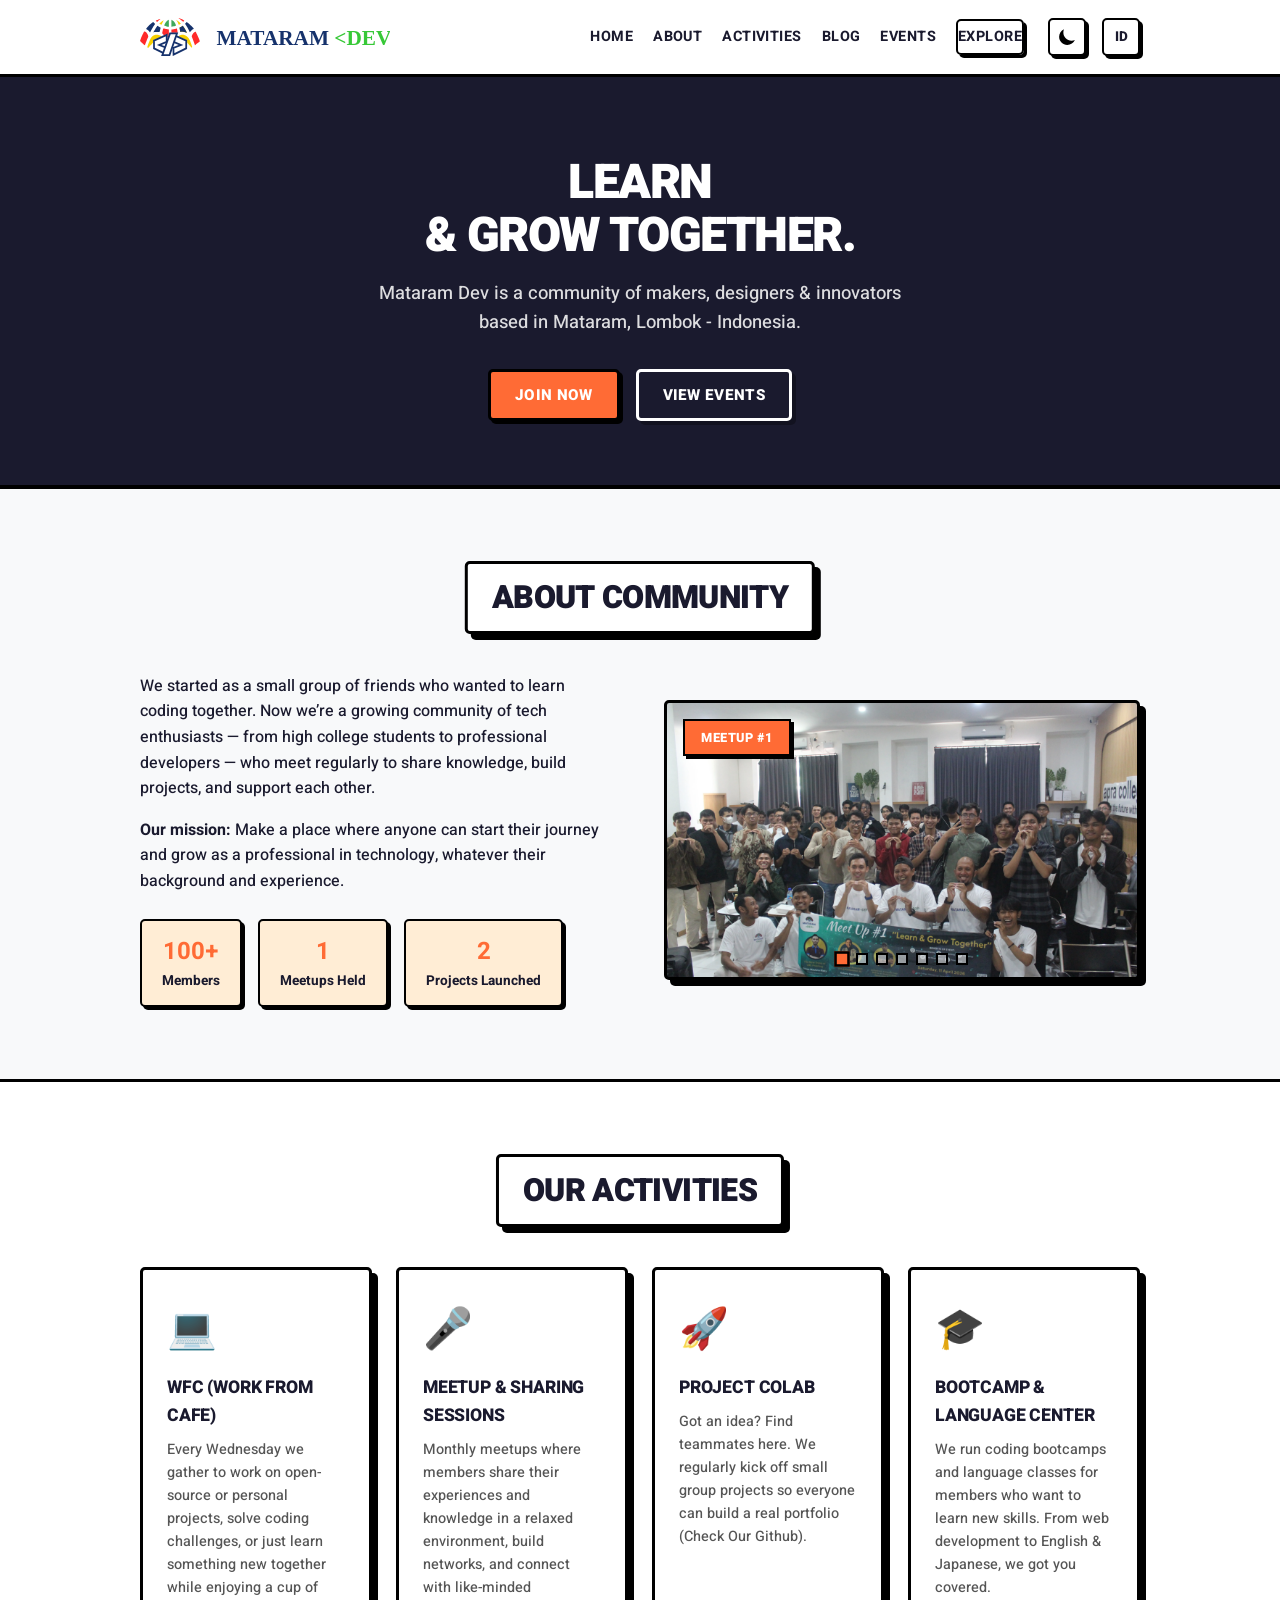
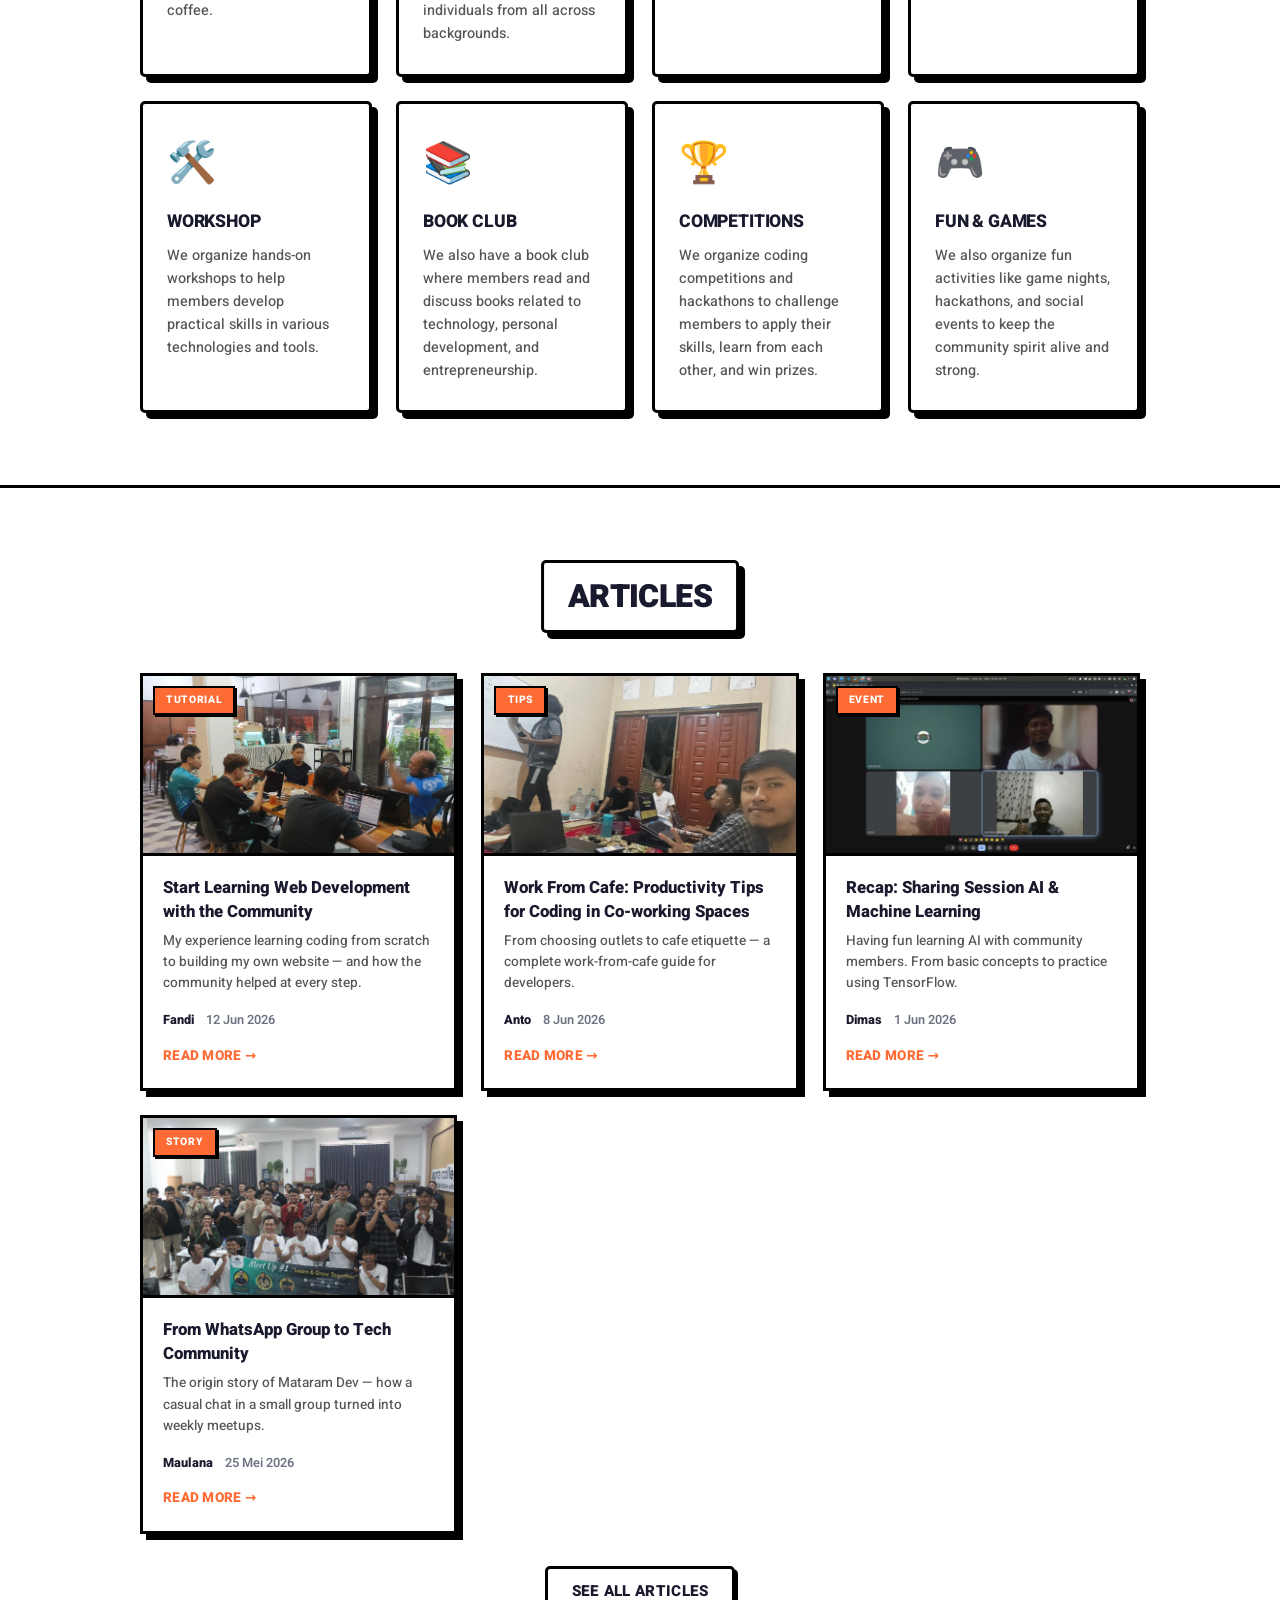
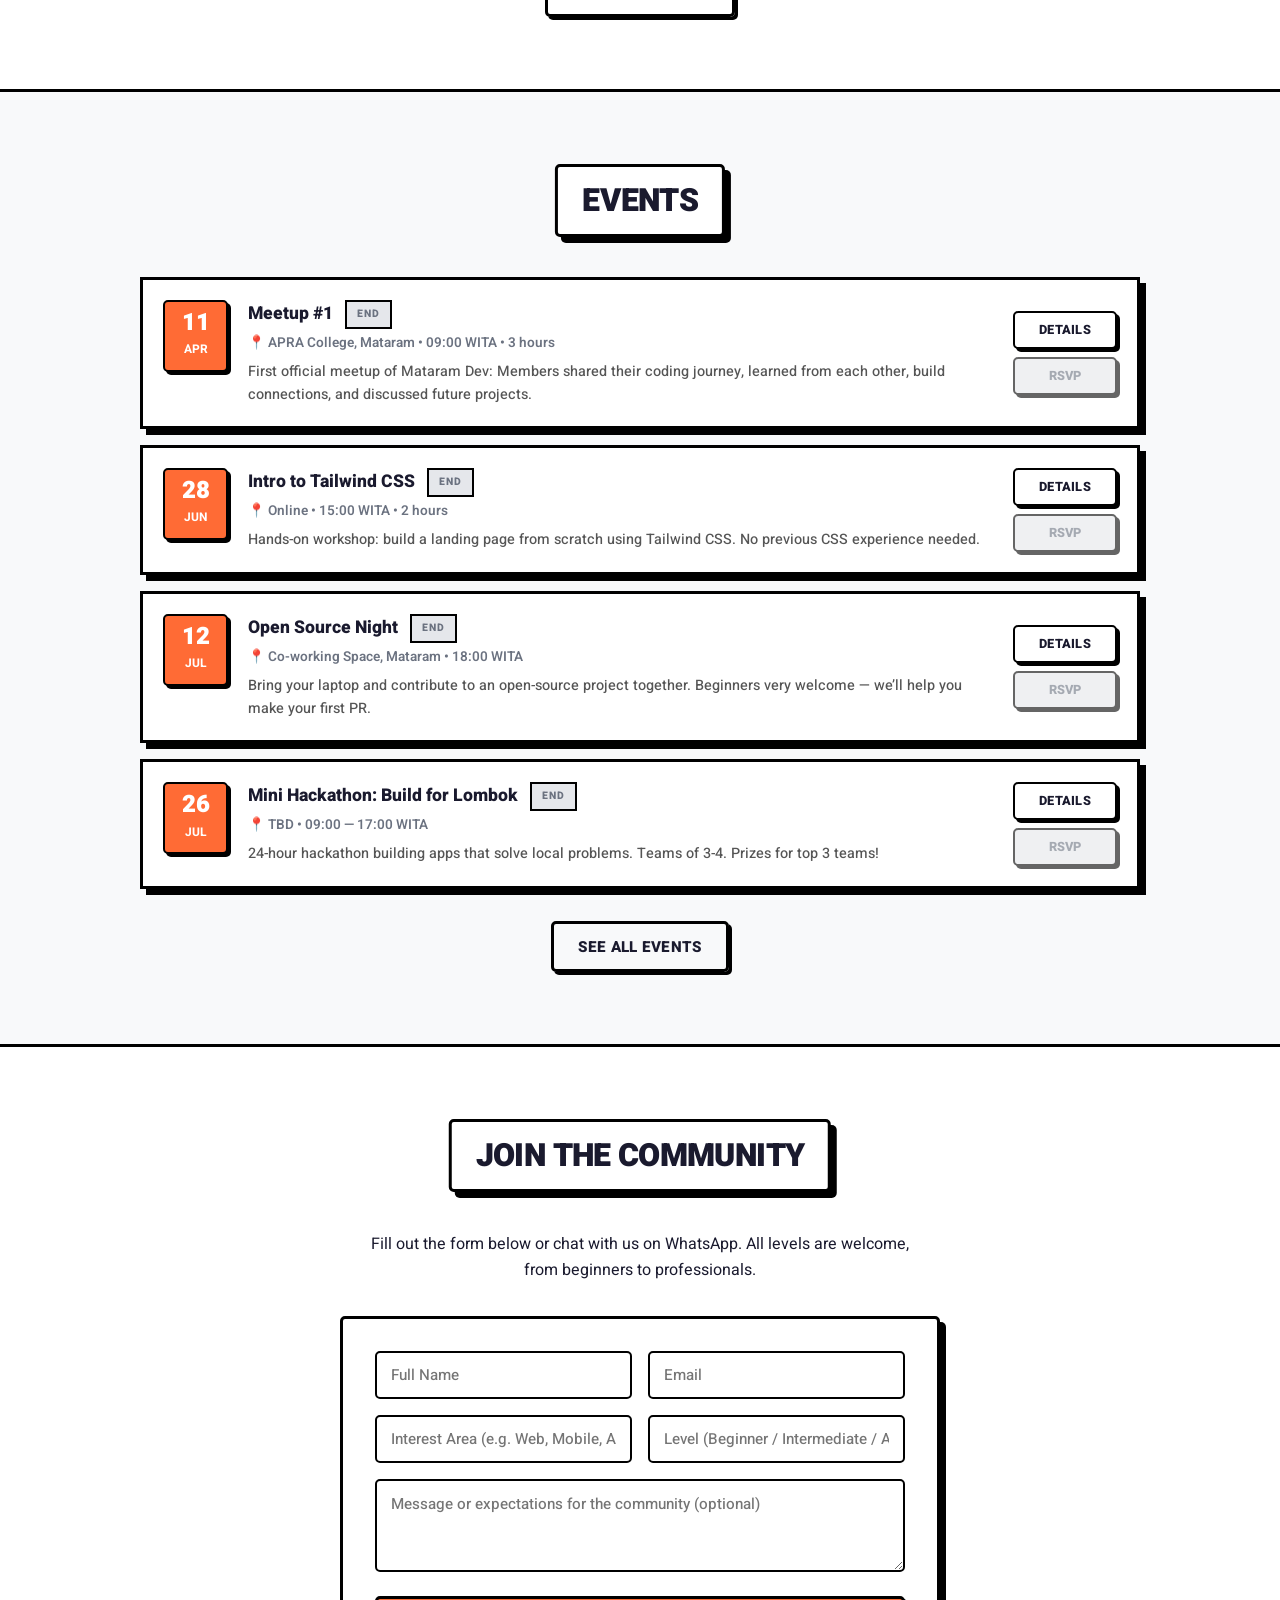
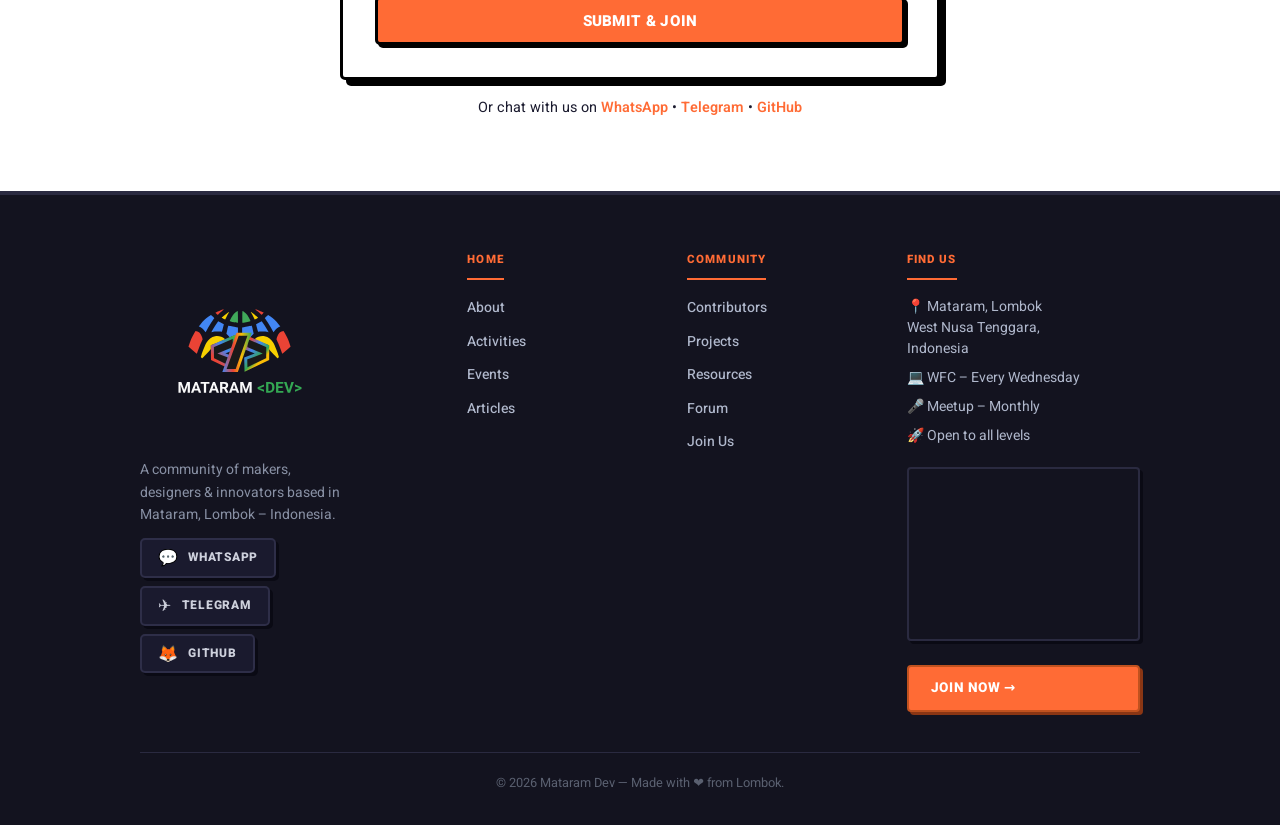
==== commit 519651dc: "update theme.js to apply dark logo" ====
--- a/index.html
+++ b/index.html
@@ -66,45 +66,46 @@
     </style>
   </head>
 
-  <body>
+  <body data-root-path="./">
     <!-- ====== HEADER / NAVIGATION ====== -->
     <header class="header">
       <div class="container header-inner">
         <div class="logo-container">
           <a href="#" class="logo" aria-label="Mataram Dev Logo">
-            <img
-              src="./assets/images/logo-header.svg"
-               alt="Mataram Dev Logo"
-            />
+            <img src="./assets/images/logo-header.svg" alt="Mataram Dev Logo" />
           </a>
         </div>
         <nav class="nav" id="nav">
           <ul>
             <li><a href="#" data-i18n="nav-home">Home</a></li>
             <li><a href="#about" data-i18n="nav-about">About</a></li>
-            <li><a href="#activities" data-i18n="nav-activities">Activities</a></li>
+            <li>
+              <a href="#activities" data-i18n="nav-activities">Activities</a>
+            </li>
             <li><a href="#blog" data-i18n="nav-blog">Blog</a></li>
             <li><a href="#events" data-i18n="nav-events">Events</a></li>
             <li>
-              <a href="./explore/" class="btn btn-small" data-i18n="nav-join">Explore ↗</a>
+              <a href="./explore/" class="btn btn-small" data-i18n="nav-join"
+                >Explore ↗</a
+              >
             </li>
           </ul>
         </nav>
         <div class="header-controls">
           <button
-                class="theme-toggle"
-                id="themeToggle"
-                aria-label="Toggle Theme"
-              >
-                <img src="./assets/images/dark-mode.svg" alt="Toggle Theme" />
-              </button>
-              <button
-                class="lang-toggle"
-                id="langToggle"
-                aria-label="Toggle Language"
-              >
-                ID
-              </button>
+            class="theme-toggle"
+            id="themeToggle"
+            aria-label="Toggle Theme"
+          >
+            <img src="./assets/images/dark-mode.svg" alt="Toggle Theme" />
+          </button>
+          <button
+            class="lang-toggle"
+            id="langToggle"
+            aria-label="Toggle Language"
+          >
+            ID
+          </button>
         </div>
         <button class="nav-toggle" id="navToggle" aria-label="Toggle menu">
           ☰
@@ -262,34 +263,33 @@
           </div>
           <div class="card">
             <div class="card-icon">🎓</div>
-            <h3 #data-i18n="act-bootcamp-title">
-              Course &amp; Language Center
-            </h3>
-            <p #data-i18n="act-bootcamp-desc">
-              We run tech courses and language classes for members who want
-              to learn new skills. From web development to English & Japanese,
-              we got you covered.
+            <h3 data-i18n="act-bootcamp-title">Course &amp; Language Center</h3>
+            <p data-i18n="act-bootcamp-desc">
+              We run tech courses and language classes for members who want to
+              learn new skills. From web development to English & Japanese, we
+              got you covered.
             </p>
           </div>
           <div class="card">
             <div class="card-icon">🛠️</div>
-            <h3 #data-i18n="act-fun-title">Workshop</h3>
-            <p #data-i18n="act-fun-desc">
-              We organize hands-on workshops to help members develop practical skills in various technologies and tools.
+            <h3 data-i18n="act-workshop-title">Workshop</h3>
+            <p data-i18n="act-workshop-desc">
+              We organize hands-on workshops to help members develop practical
+              skills in various technologies and tools.
             </p>
           </div>
           <div class="card">
             <div class="card-icon">📚</div>
-            <h3 #data-i18n="act-fun-title">Book Club</h3>
-            <p #data-i18n="act-fun-desc">
+            <h3 data-i18n="act-bookclub-title">Book Club</h3>
+            <p data-i18n="act-bookclub-desc">
               We also have a book club where members read and discuss books
               related to technology, personal development, and entrepreneurship.
             </p>
           </div>
           <div class="card">
             <div class="card-icon">🏆</div>
-            <h3 #data-i18n="act-fun-title">Competitions</h3>
-            <p #data-i18n="act-fun-desc">
+            <h3 data-i18n="act-competitions-title">Competitions</h3>
+            <p data-i18n="act-competitions-desc">
               We organize coding competitions and hackathons to challenge
               members to apply their skills, learn from each other, and win
               prizes.
@@ -298,7 +298,7 @@
           <div class="card">
             <div class="card-icon">🎮</div>
             <h3 data-i18n="act-fun-title">Fun &amp; Games</h3>
-            <p #data-i18n="act-fun-desc">
+            <p data-i18n="act-fun-desc">
               We also organize fun activities like game nights, quizes, and
               social events to keep the community spirit alive and strong.
             </p>
@@ -643,9 +643,12 @@
           <!-- Brand col -->
           <div class="footer-brand">
             <a href="#" class="footer-logo">
-              <img src="./assets/images/logo-footer-dark.svg" alt="Mataram Dev Logo" />
+              <img
+                src="./assets/images/logo-footer-dark.svg"
+                alt="Mataram Dev Logo"
+              />
             </a>
-            <p class="footer-tagline">
+            <p class="footer-tagline" data-i18n="footer-tagline">
               A community of makers, designers &amp; innovators based in
               Mataram, Lombok &ndash; Indonesia.
             </p>
@@ -679,37 +682,56 @@
 
           <!-- Explore col -->
           <div class="footer-nav-col">
-            <span class="footer-nav-heading">Explore</span>
-            <a href="#about">About</a>
-            <a href="#activities">Activities</a>
-            <a href="#events">Events</a>
-            <a href="#blog">Articles</a>
-            <a href="#members">Contributors</a>
+            <span class="footer-nav-heading" data-i18n="footer-heading-explore"
+              >Home</span
+            >
+            <a href="#about" data-i18n="nav-about">About</a>
+            <a href="#activities" data-i18n="nav-activities">Activities</a>
+            <a href="#events" data-i18n="nav-events">Events</a>
+            <a href="#blog" data-i18n="nav-blog">Articles</a>
           </div>
 
           <!-- Community col -->
           <div class="footer-nav-col">
-            <span class="footer-nav-heading">Community</span>
-            <a href="#join">Join Us</a>
-            <a href="https://github.com/mataramdevcom" target="_blank"
-              >Open Source</a
+            <span
+              class="footer-nav-heading"
+              data-i18n="footer-heading-community"
+              >Community</span
             >
-            <a href="https://t.me/mataramdevcom" target="_blank"
-              >Telegram Group</a
+            <a href="#members" data-i18n="nav-contributors">Contributors</a>
+            <a href="#members" data-i18n="nav-projects">Projects</a>
+            <a
+              href="https://github.com/mataramdevcom"
+              target="_blank"
+              data-i18n="footer-open-source"
+              >Resources</a
             >
-            <a href="https://wa.me/6287750765028" target="_blank">Chat on WA</a>
-            <a href="#events">Upcoming Events</a>
+            <a
+              href="https://github.com/mataramdevcom"
+              target="_blank"
+              data-i18n="footer-open-source"
+              >Forum</a
+            >
+            <a href="#join" data-i18n="footer-join-us">Join Us</a>
           </div>
 
           <!-- Find Us col -->
           <div class="footer-find-us">
-            <span class="footer-nav-heading">Find Us</span>
-            <p class="footer-find-item">
+            <span class="footer-nav-heading" data-i18n="footer-heading-findus"
+              >Find Us</span
+            >
+            <p class="footer-find-item" data-i18n="footer-address">
               📍 Mataram, Lombok<br />West Nusa Tenggara,<br />Indonesia
             </p>
-            <p class="footer-find-item">💻 WFC &ndash; Every Wednesday</p>
-            <p class="footer-find-item">🎤 Meetup &ndash; Monthly</p>
-            <p class="footer-find-item">🚀 Open to all levels</p>
+            <p class="footer-find-item" data-i18n="footer-wfc">
+              💻 WFC &ndash; Every Wednesday
+            </p>
+            <p class="footer-find-item" data-i18n="footer-meetup">
+              🎤 Meetup &ndash; Monthly
+            </p>
+            <p class="footer-find-item" data-i18n="footer-open">
+              🚀 Open to all levels
+            </p>
             <div class="footer-map">
               <iframe
                 src="https://maps.google.com/maps?q=Mataram,+Nusa+Tenggara+Barat,+Indonesia&t=&z=14&ie=UTF8&iwloc=&output=embed"
@@ -719,13 +741,17 @@
                 referrerpolicy="no-referrer-when-downgrade"
               ></iframe>
             </div>
-            <a href="#join" class="footer-join-btn" id="footer-join-now"
+            <a
+              href="#join"
+              class="footer-join-btn"
+              id="footer-join-now"
+              data-i18n="footer-join-btn"
               >JOIN NOW &rarr;</a
             >
           </div>
         </div>
 
-        <div class="footer-bottom">
+        <div class="footer-bottom" data-i18n="footer-copyright">
           &copy; 2026 Mataram Dev &mdash; Made with ❤️ from Lombok.
         </div>
       </div>
